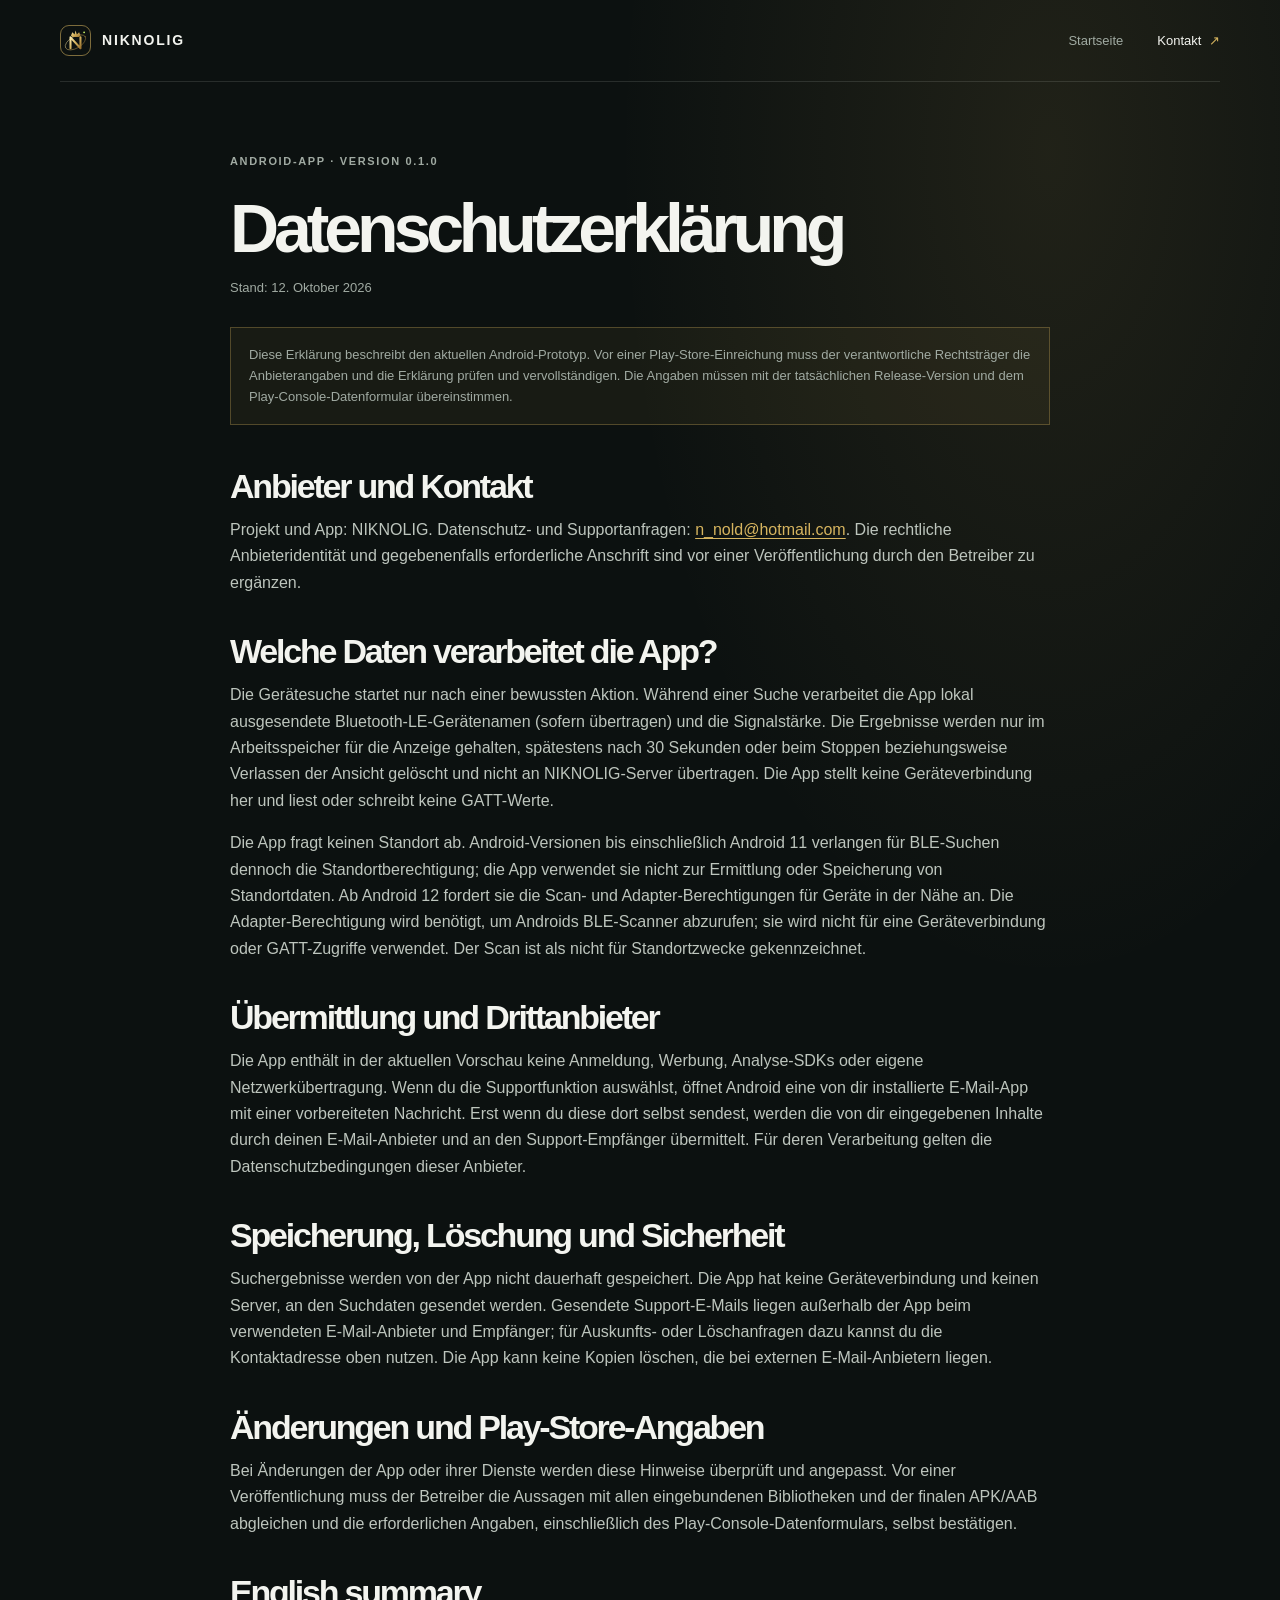
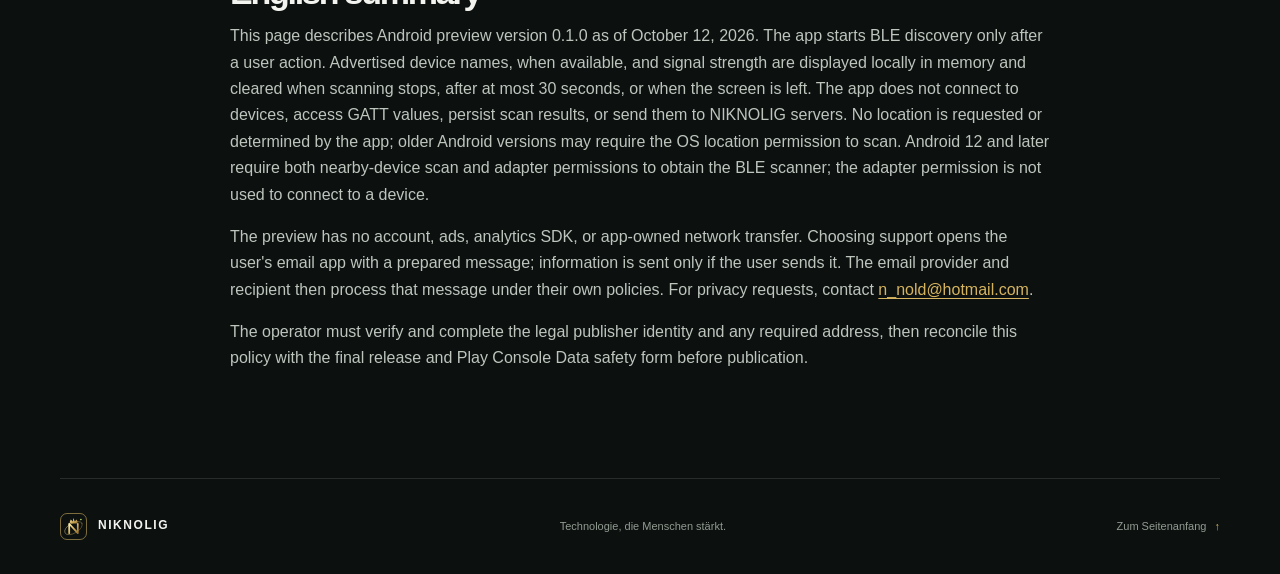
==== privacy.html @ 188f0466 "Add privacy policy and release operator checklist Co-authored-by: nikolausnold <339979236+nikolausno" ====
<!doctype html>
<html lang="de">
<head>
    <meta charset="utf-8">
    <meta name="viewport" content="width=device-width, initial-scale=1">
    <meta name="theme-color" content="#0c1110">
    <meta name="description" content="Datenschutzhinweise zur Android-Vorschau von NIKNOLIG.">
    <title>Datenschutzerklärung — NIKNOLIG</title>
    <link rel="canonical" href="https://nikolausnold.github.io/NIKNOLIG/privacy.html">
    <link rel="icon" type="image/svg+xml" href="assets/niknolig-mark.svg">
    <link rel="stylesheet" href="styles.css">
</head>
<body>
    <a class="skip-link" href="#main">Zum Inhalt springen</a>
    <header class="site-header">
        <a class="brand" href="index.html" aria-label="NIKNOLIG Startseite">
            <span class="brand-mark" aria-hidden="true"><img src="assets/niknolig-mark.svg" alt=""></span>
            <span>NIKNOLIG</span>
        </a>
        <nav aria-label="Hauptnavigation">
            <a href="index.html">Startseite</a>
            <a class="nav-contact" href="mailto:n_nold@hotmail.com">Kontakt <span aria-hidden="true">↗</span></a>
        </nav>
    </header>
    <main id="main" class="section-wrap legal-page">
        <p class="eyebrow">Android-App · Version 0.1.0</p>
        <h1>Datenschutzerklärung</h1>
        <p class="legal-updated">Stand: 12. Oktober 2026</p>
        <p class="legal-note">Diese Erklärung beschreibt den aktuellen Android-Prototyp. Vor einer Play-Store-Einreichung muss der verantwortliche Rechtsträger die Anbieterangaben und die Erklärung prüfen und vervollständigen. Die Angaben müssen mit der tatsächlichen Release-Version und dem Play-Console-Datenformular übereinstimmen.</p>

        <section class="legal-section" aria-labelledby="anbieter">
            <h2 id="anbieter">Anbieter und Kontakt</h2>
            <p>Projekt und App: NIKNOLIG. Datenschutz- und Supportanfragen: <a class="legal-contact" href="mailto:n_nold@hotmail.com">n_nold@hotmail.com</a>. Die rechtliche Anbieteridentität und gegebenenfalls erforderliche Anschrift sind vor einer Veröffentlichung durch den Betreiber zu ergänzen.</p>
        </section>

        <section class="legal-section" aria-labelledby="daten">
            <h2 id="daten">Welche Daten verarbeitet die App?</h2>
            <p>Die Gerätesuche startet nur nach einer bewussten Aktion. Während einer Suche verarbeitet die App lokal ausgesendete Bluetooth-LE-Gerätenamen (sofern übertragen) und die Signalstärke. Die Ergebnisse werden nur im Arbeitsspeicher für die Anzeige gehalten, spätestens nach 30 Sekunden oder beim Stoppen beziehungsweise Verlassen der Ansicht gelöscht und nicht an NIKNOLIG-Server übertragen. Die App stellt keine Geräteverbindung her und liest oder schreibt keine GATT-Werte.</p>
            <p>Die App fragt keinen Standort ab. Android-Versionen bis einschließlich Android 11 verlangen für BLE-Suchen dennoch die Standortberechtigung; die App verwendet sie nicht zur Ermittlung oder Speicherung von Standortdaten. Ab Android 12 fordert sie die Scan- und Adapter-Berechtigungen für Geräte in der Nähe an. Die Adapter-Berechtigung wird benötigt, um Androids BLE-Scanner abzurufen; sie wird nicht für eine Geräteverbindung oder GATT-Zugriffe verwendet. Der Scan ist als nicht für Standortzwecke gekennzeichnet.</p>
        </section>

        <section class="legal-section" aria-labelledby="uebermittlung">
            <h2 id="uebermittlung">Übermittlung und Drittanbieter</h2>
            <p>Die App enthält in der aktuellen Vorschau keine Anmeldung, Werbung, Analyse-SDKs oder eigene Netzwerkübertragung. Wenn du die Supportfunktion auswählst, öffnet Android eine von dir installierte E-Mail-App mit einer vorbereiteten Nachricht. Erst wenn du diese dort selbst sendest, werden die von dir eingegebenen Inhalte durch deinen E-Mail-Anbieter und an den Support-Empfänger übermittelt. Für deren Verarbeitung gelten die Datenschutzbedingungen dieser Anbieter.</p>
        </section>

        <section class="legal-section" aria-labelledby="speicherung">
            <h2 id="speicherung">Speicherung, Löschung und Sicherheit</h2>
            <p>Suchergebnisse werden von der App nicht dauerhaft gespeichert. Die App hat keine Geräteverbindung und keinen Server, an den Suchdaten gesendet werden. Gesendete Support-E-Mails liegen außerhalb der App beim verwendeten E-Mail-Anbieter und Empfänger; für Auskunfts- oder Löschanfragen dazu kannst du die Kontaktadresse oben nutzen. Die App kann keine Kopien löschen, die bei externen E-Mail-Anbietern liegen.</p>
        </section>

        <section class="legal-section" aria-labelledby="aenderungen">
            <h2 id="aenderungen">Änderungen und Play-Store-Angaben</h2>
            <p>Bei Änderungen der App oder ihrer Dienste werden diese Hinweise überprüft und angepasst. Vor einer Veröffentlichung muss der Betreiber die Aussagen mit allen eingebundenen Bibliotheken und der finalen APK/AAB abgleichen und die erforderlichen Angaben, einschließlich des Play-Console-Datenformulars, selbst bestätigen.</p>
        </section>

        <section class="legal-section" lang="en" aria-labelledby="privacy-en">
            <h2 id="privacy-en">English summary</h2>
            <p>This page describes Android preview version 0.1.0 as of October 12, 2026. The app starts BLE discovery only after a user action. Advertised device names, when available, and signal strength are displayed locally in memory and cleared when scanning stops, after at most 30 seconds, or when the screen is left. The app does not connect to devices, access GATT values, persist scan results, or send them to NIKNOLIG servers. No location is requested or determined by the app; older Android versions may require the OS location permission to scan. Android 12 and later require both nearby-device scan and adapter permissions to obtain the BLE scanner; the adapter permission is not used to connect to a device.</p>
            <p>The preview has no account, ads, analytics SDK, or app-owned network transfer. Choosing support opens the user's email app with a prepared message; information is sent only if the user sends it. The email provider and recipient then process that message under their own policies. For privacy requests, contact <a class="legal-contact" href="mailto:n_nold@hotmail.com">n_nold@hotmail.com</a>.</p>
            <p>The operator must verify and complete the legal publisher identity and any required address, then reconcile this policy with the final release and Play Console Data safety form before publication.</p>
        </section>
    </main>
    <footer class="site-footer">
        <a class="brand" href="index.html" aria-label="NIKNOLIG Startseite">
            <span class="brand-mark" aria-hidden="true"><img src="assets/niknolig-mark.svg" alt=""></span>
            <span>NIKNOLIG</span>
        </a>
        <p>Technologie, die Menschen stärkt.</p>
        <a class="back-top" href="#main">Zum Seitenanfang <span aria-hidden="true">↑</span></a>
    </footer>
</body>
</html>
---- styles.css ----
:root {
    color-scheme: dark;
    --background: #0c1110;
    --surface: #131a17;
    --surface-raised: #18211d;
    --text: #f3f4ef;
    --muted: #a0aaa2;
    --accent: #d6b45f;
    --accent-dark: #aa843a;
    --technical-accent: #c8f169;
    --line: rgba(235, 244, 232, 0.12);
    --content-width: 1160px;
    font-family: "DM Sans", "Segoe UI", sans-serif;
    font-synthesis: none;
    text-rendering: optimizeLegibility;
    -webkit-font-smoothing: antialiased;
    -moz-osx-font-smoothing: grayscale;
}

* {
    box-sizing: border-box;
}

html {
    scroll-behavior: smooth;
    scroll-padding-top: 88px;
}

body {
    margin: 0;
    background:
        radial-gradient(ellipse at 82% 7%, rgba(214, 180, 95, 0.1), transparent 27rem),
        var(--background);
    color: var(--text);
    font-size: 16px;
    line-height: 1.65;
}

a {
    color: inherit;
    text-decoration: none;
}

a:focus-visible {
    outline: 2px solid var(--accent);
    outline-offset: 5px;
}

.skip-link {
    position: absolute;
    z-index: 5;
    top: 10px;
    left: 10px;
    padding: 10px 14px;
    transform: translateY(-150%);
    background: var(--accent);
    color: var(--background);
}

.skip-link:focus {
    transform: translateY(0);
}

.site-header,
.site-footer {
    display: flex;
    align-items: center;
    justify-content: space-between;
    width: min(var(--content-width), calc(100% - 64px));
    margin: 0 auto;
}

.site-header {
    min-height: 82px;
    border-bottom: 1px solid var(--line);
}

.brand {
    display: inline-flex;
    align-items: center;
    gap: 11px;
    font-family: "Manrope", "Segoe UI", sans-serif;
    font-size: 14px;
    font-weight: 800;
    letter-spacing: 0.13em;
}

.brand-mark {
    display: grid;
    width: 31px;
    height: 31px;
    place-items: center;
    border: 1px solid rgba(214, 180, 95, 0.56);
    border-radius: 9px;
}

.brand-mark img {
    display: block;
    width: 100%;
    height: 100%;
}

.site-header nav {
    display: flex;
    align-items: center;
    gap: 34px;
    color: var(--muted);
    font-size: 13px;
}

.site-header nav a,
.text-link,
.back-top {
    transition: color 160ms ease;
}

.site-header nav a:hover,
.text-link:hover,
.back-top:hover {
    color: var(--accent);
}

.site-header nav .nav-contact {
    color: var(--text);
}

.nav-contact span {
    margin-left: 4px;
    color: var(--accent);
}

.section-wrap {
    width: min(var(--content-width), calc(100% - 64px));
    margin: 0 auto;
}

.hero {
    position: relative;
    display: grid;
    min-height: 635px;
    grid-template-columns: 1fr 0.9fr;
    align-items: center;
    overflow: hidden;
}

.hero-copy {
    position: relative;
    z-index: 1;
    padding: 90px 0 110px;
}

.eyebrow,
.section-kicker,
.card-number {
    color: var(--muted);
    font-size: 11px;
    font-weight: 700;
    letter-spacing: 0.15em;
    text-transform: uppercase;
}

.hero .eyebrow {
    display: flex;
    align-items: center;
    gap: 10px;
}

.status-dot {
    width: 7px;
    height: 7px;
    border-radius: 50%;
    background: var(--technical-accent);
    box-shadow: 0 0 14px rgba(200, 241, 105, 0.75);
}

h1,
h2,
h3,
p {
    margin-top: 0;
}

h1,
h2,
h3 {
    font-family: "Manrope", "Segoe UI", sans-serif;
}

h1 {
    margin: 23px 0 18px;
    font-size: clamp(52px, 6.8vw, 82px);
    font-weight: 600;
    letter-spacing: -0.075em;
    line-height: 1.03;
}

h1 span,
h2 span {
    color: var(--accent);
}

.hero-intro {
    max-width: 475px;
    color: #bdc5bd;
    font-size: 17px;
    line-height: 1.8;
}

.hero-actions {
    display: flex;
    align-items: center;
    gap: 28px;
    margin-top: 32px;
}

.button {
    display: inline-flex;
    min-height: 48px;
    align-items: center;
    justify-content: center;
    gap: 20px;
    padding: 0 20px;
    border: 1px solid transparent;
    border-radius: 4px;
    font-size: 13px;
    font-weight: 700;
    transition: background 160ms ease, border-color 160ms ease, transform 160ms ease;
}

.button:hover {
    transform: translateY(-2px);
}

.button-primary {
    background: var(--accent);
    color: #10140b;
}

.button-primary:hover {
    background: #d8ff87;
}

.button span {
    font-size: 17px;
}

.text-link {
    color: #d9ded8;
    font-size: 13px;
}

.text-link span {
    margin-left: 4px;
    color: var(--accent);
}

.hero-visual {
    position: relative;
    width: min(100%, 490px);
    aspect-ratio: 16 / 9;
    justify-self: end;
    margin-top: -5px;
}

.hero-animation {
    display: block;
    width: 100%;
    height: 100%;
    border: 1px solid rgba(214, 180, 95, 0.32);
    border-radius: 7px;
    background: #080908;
    box-shadow: 0 0 50px rgba(214, 180, 95, 0.08);
}

.hero-foot {
    position: absolute;
    right: 0;
    bottom: 28px;
    left: 0;
    display: flex;
    justify-content: space-between;
    padding-top: 17px;
    border-top: 1px solid var(--line);
    color: #89928a;
    font-size: 11px;
    letter-spacing: 0.04em;
}

.hero-foot span span {
    margin-left: 5px;
    color: var(--accent);
}

.section-block {
    padding-top: 112px;
    padding-bottom: 112px;
    border-top: 1px solid var(--line);
}

.section-kicker {
    display: flex;
    align-items: center;
    gap: 14px;
}

.section-kicker span {
    color: var(--accent);
}

.vision {
    display: grid;
    grid-template-columns: 0.8fr 1.2fr;
    gap: 40px;
}

.vision-content {
    max-width: 650px;
}

h2 {
    margin-bottom: 23px;
    font-size: clamp(38px, 5vw, 58px);
    font-weight: 600;
    letter-spacing: -0.065em;
    line-height: 1.12;
}

.vision-content > p:not(.note) {
    max-width: 610px;
    color: #b1bbb2;
    font-size: 16px;
    line-height: 1.9;
}

.note {
    display: inline-flex;
    align-items: center;
    gap: 11px;
    margin-top: 13px;
    padding: 12px 15px;
    border: 1px solid rgba(214, 180, 95, 0.2);
    border-radius: 4px;
    background: rgba(214, 180, 95, 0.045);
    color: #d4dec9;
    font-size: 12px;
}

.note span {
    color: var(--accent);
}

.principles-heading {
    display: flex;
    align-items: end;
    justify-content: space-between;
    gap: 40px;
    margin-top: 38px;
}

.principles-heading h2 {
    margin: 0;
}

.principles-heading > p {
    max-width: 300px;
    margin-bottom: 7px;
    color: var(--muted);
    font-size: 14px;
}

.principle-grid {
    display: grid;
    grid-template-columns: repeat(3, 1fr);
    gap: 14px;
    margin-top: 47px;
}

.principle-card {
    min-height: 226px;
    padding: 25px;
    border: 1px solid var(--line);
    border-radius: 5px;
    background: linear-gradient(145deg, rgba(24, 33, 29, 0.85), rgba(15, 21, 18, 0.65));
}

.card-number {
    color: #879187;
    font-size: 9px;
}

.card-icon {
    display: block;
    margin-top: 22px;
    color: var(--accent);
    font-size: 29px;
    line-height: 1;
}

.principle-card h3 {
    margin: 15px 0 7px;
    font-size: 18px;
    font-weight: 600;
    letter-spacing: -0.03em;
}

.principle-card p {
    max-width: 270px;
    margin-bottom: 0;
    color: var(--muted);
    font-size: 13px;
}

.assistant {
    padding-top: 24px;
    padding-bottom: 112px;
    border-top: 0;
}

.assistant-panel {
    position: relative;
    display: grid;
    min-height: 342px;
    grid-template-columns: 0.65fr 1fr;
    align-items: center;
    gap: 45px;
    overflow: hidden;
    padding: 48px 8%;
    border: 1px solid rgba(214, 180, 95, 0.22);
    border-radius: 7px;
    background:
        radial-gradient(ellipse at 24% 48%, rgba(177, 139, 64, 0.17), transparent 19rem),
        linear-gradient(110deg, #19221a, #111714 70%);
}

.assistant-symbol {
    position: relative;
    display: grid;
    width: 170px;
    height: 170px;
    place-items: center;
    justify-self: center;
    border: 1px solid rgba(214, 180, 95, 0.4);
    border-radius: 50%;
    color: var(--accent);
    font-size: 74px;
}

.assistant-symbol::before,
.assistant-symbol::after {
    position: absolute;
    inset: 12px;
    border: 1px solid rgba(214, 180, 95, 0.22);
    border-radius: 50%;
    content: "";
}

.assistant-symbol::after {
    inset: -14px;
    border-color: rgba(214, 180, 95, 0.14);
}

.assistant-panel .eyebrow {
    margin-bottom: 14px;
    color: var(--accent);
    font-size: 9px;
}

.assistant-panel h2 {
    margin-bottom: 13px;
    font-size: clamp(38px, 5vw, 54px);
}

.assistant-panel div > p:last-child {
    max-width: 460px;
    margin-bottom: 0;
    color: #adb7ad;
    font-size: 14px;
}

.assistant-index {
    position: absolute;
    right: 26px;
    bottom: 21px;
    color: rgba(236, 244, 230, 0.35);
    font-size: 10px;
    letter-spacing: 0.12em;
}

.contact {
    display: grid;
    grid-template-columns: 0.8fr 1.2fr;
    gap: 40px;
}

.contact-content {
    display: grid;
    grid-template-columns: 1fr 0.78fr;
    align-items: center;
    gap: 35px;
}

.contact-content .eyebrow {
    margin-bottom: 15px;
    color: var(--accent);
}

.contact-content h2 {
    font-size: clamp(38px, 4.5vw, 54px);
}

.contact-copy {
    max-width: 370px;
    margin-bottom: 23px;
    color: var(--muted);
    font-size: 14px;
}

.contact-content .button {
    gap: 12px;
    padding: 0 15px;
    font-size: 12px;
}

.email-address {
    margin: 12px 0 0;
    color: #8f9a8f;
    font-size: 12px;
}

.payment-note {
    padding: 24px;
    border: 1px solid var(--line);
    border-radius: 5px;
    background: rgba(19, 26, 23, 0.8);
}

.payment-icon {
    display: grid;
    width: 25px;
    height: 25px;
    place-items: center;
    border: 1px solid rgba(214, 180, 95, 0.45);
    border-radius: 50%;
    color: var(--accent);
    font-size: 13px;
}

.payment-note h3 {
    margin: 18px 0 7px;
    font-size: 16px;
}

.payment-note p {
    margin-bottom: 0;
    color: var(--muted);
    font-size: 12px;
}

.site-footer {
    min-height: 96px;
    border-top: 1px solid var(--line);
    color: #919b91;
    font-size: 11px;
}

.site-footer .brand {
    color: var(--text);
    font-size: 12px;
}

.site-footer .brand-mark {
    width: 27px;
    height: 27px;
    border-radius: 7px;
    font-size: 12px;
}

.site-footer p {
    margin: 0;
}

.back-top span {
    margin-left: 5px;
    color: var(--accent);
}

.footer-links {
    display: flex;
    align-items: center;
    gap: 22px;
}

.footer-links a {
    transition: color 160ms ease;
}

.footer-links a:hover {
    color: var(--accent);
}

.legal-page {
    max-width: 820px;
    min-height: 70vh;
    padding-top: 70px;
    padding-bottom: 90px;
}

.legal-page h1 {
    margin-bottom: 14px;
    font-size: clamp(42px, 7vw, 68px);
}

.legal-updated,
.legal-note {
    color: var(--muted);
    font-size: 13px;
}

.legal-note {
    margin: 28px 0 42px;
    padding: 16px 18px;
    border: 1px solid rgba(214, 180, 95, 0.3);
    background: rgba(214, 180, 95, 0.06);
}

.legal-section {
    margin-top: 36px;
}

.legal-section h2 {
    margin-bottom: 12px;
    font-size: clamp(25px, 4vw, 34px);
}

.legal-section p,
.legal-section li {
    color: #bdc5bd;
}

.legal-section ul {
    padding-left: 22px;
}

.legal-contact {
    color: var(--accent);
    text-decoration: underline;
    text-underline-offset: 3px;
}

@media (max-width: 800px) {
    .hero {
        min-height: 580px;
        grid-template-columns: 1fr 0.72fr;
    }

    .hero-visual {
        width: 350px;
        max-width: 125%;
        margin-right: -45px;
    }

    .vision,
    .contact {
        grid-template-columns: 1fr;
        gap: 35px;
    }

    .principles-heading {
        align-items: start;
        flex-direction: column;
        gap: 12px;
    }

    .principles-heading > p {
        max-width: 480px;
    }

    .contact-content {
        max-width: 700px;
    }
}

@media (max-width: 600px) {
    .site-header,
    .site-footer,
    .section-wrap {
        width: calc(100% - 40px);
    }

    .site-header {
        min-height: 70px;
    }

    .site-header nav {
        gap: 15px;
        font-size: 11px;
    }

    .site-header nav a:nth-child(2) {
        display: none;
    }

    .hero {
        min-height: 0;
        grid-template-columns: 1fr;
        padding-top: 38px;
        padding-bottom: 76px;
    }

    .hero-copy {
        padding: 25px 0 0;
    }

    h1 {
        font-size: clamp(52px, 13vw, 70px);
    }

    .hero-intro {
        max-width: 430px;
        font-size: 15px;
    }

    .hero-actions {
        flex-wrap: wrap;
        gap: 18px;
    }

    .hero-visual {
        width: min(100%, 490px);
        justify-self: center;
        margin: 4px 0 -22px;
    }

    .hero-foot {
        bottom: 18px;
        font-size: 9px;
    }

    .section-block {
        padding-top: 76px;
        padding-bottom: 76px;
    }

    .vision {
        gap: 24px;
    }

    h2 {
        font-size: clamp(38px, 10vw, 50px);
    }

    .note {
        align-items: start;
        font-size: 11px;
    }

    .principle-grid {
        grid-template-columns: 1fr;
        gap: 10px;
        margin-top: 30px;
    }

    .principle-card {
        min-height: 0;
        padding: 21px;
    }

    .card-icon {
        margin-top: 16px;
    }

    .principle-card p {
        max-width: 360px;
    }

    .assistant {
        padding-top: 0;
    }

    .assistant-panel {
        grid-template-columns: 1fr;
        gap: 28px;
        padding: 34px 25px 45px;
    }

    .assistant-symbol {
        width: 124px;
        height: 124px;
        font-size: 54px;
    }

    .assistant-panel h2 {
        font-size: 43px;
    }

    .contact-content {
        grid-template-columns: 1fr;
        gap: 26px;
    }

    .site-footer {
        min-height: 82px;
    }

    .site-footer p {
        display: none;
    }

    .footer-links {
        gap: 14px;
    }
}

@media (prefers-reduced-motion: reduce) {
    html {
        scroll-behavior: auto;
    }

    *,
    *::before,
    *::after {
        transition-duration: 0.01ms !important;
    }
}
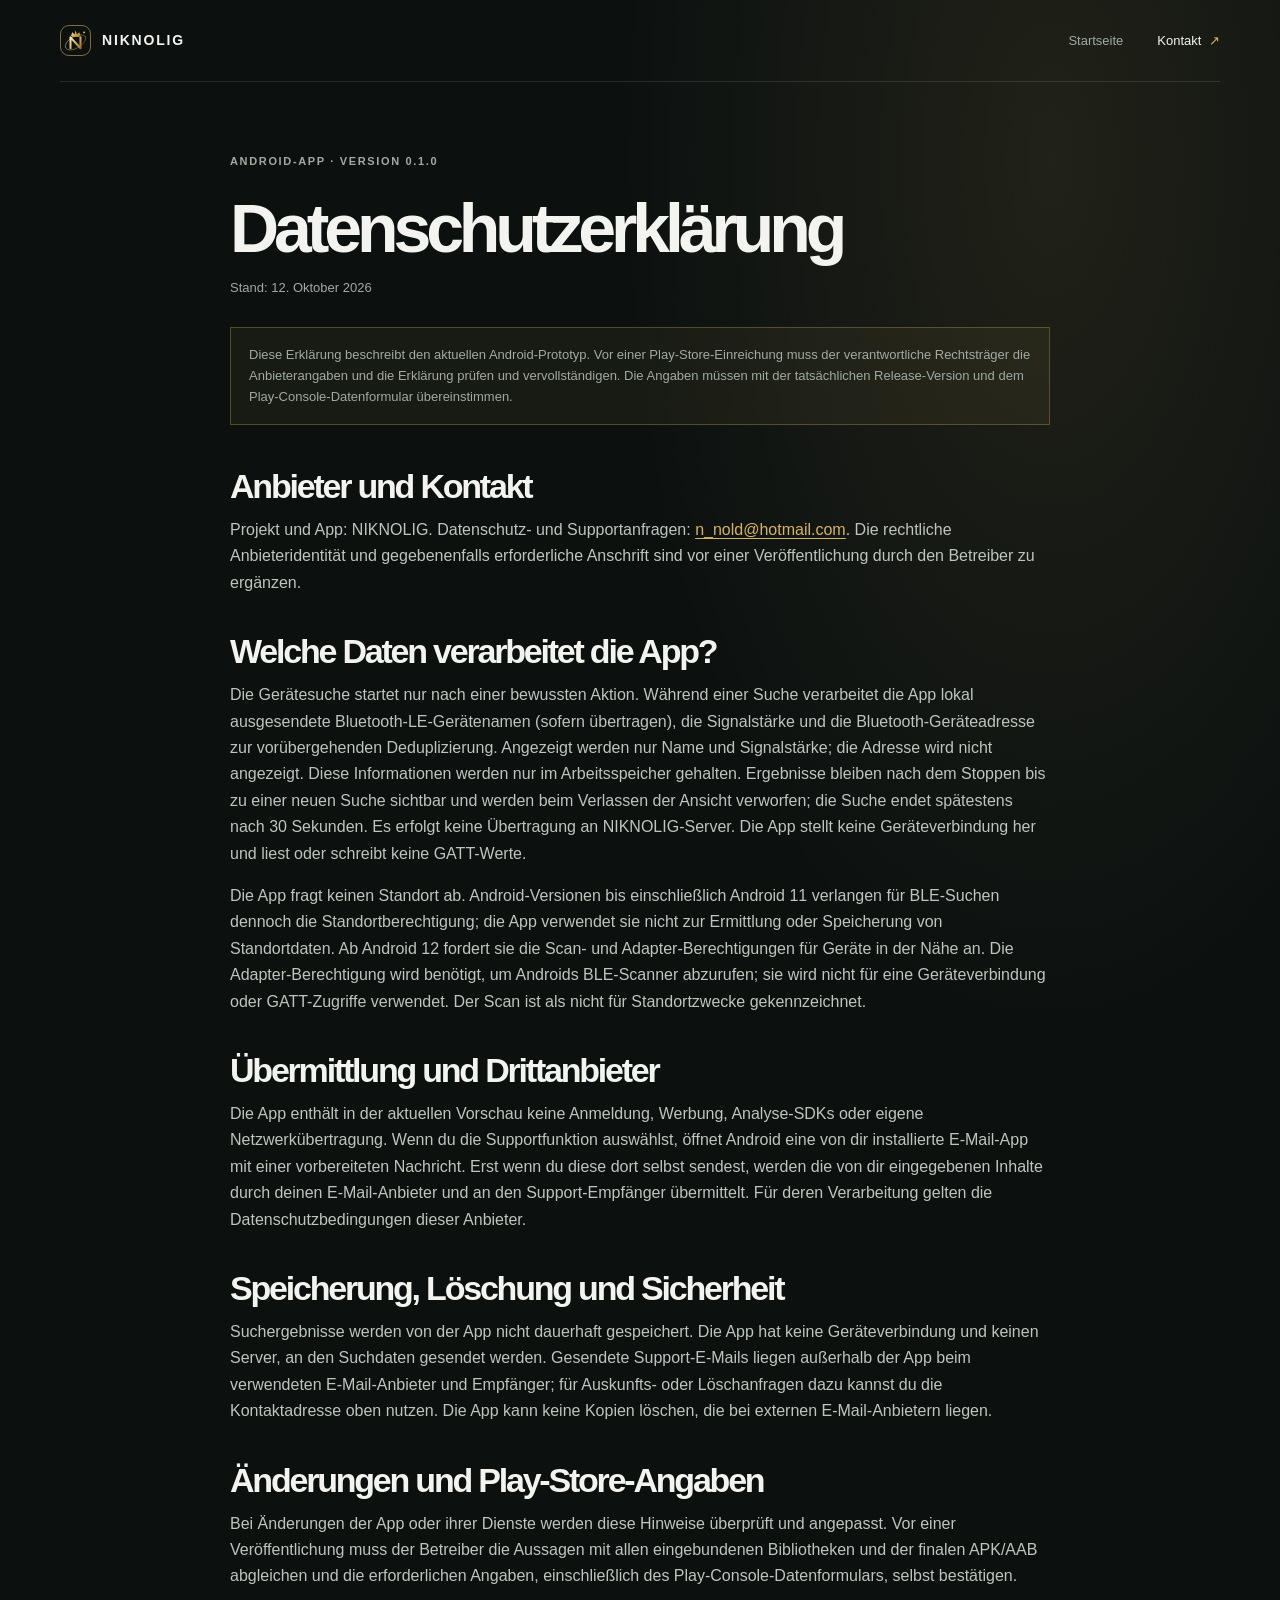
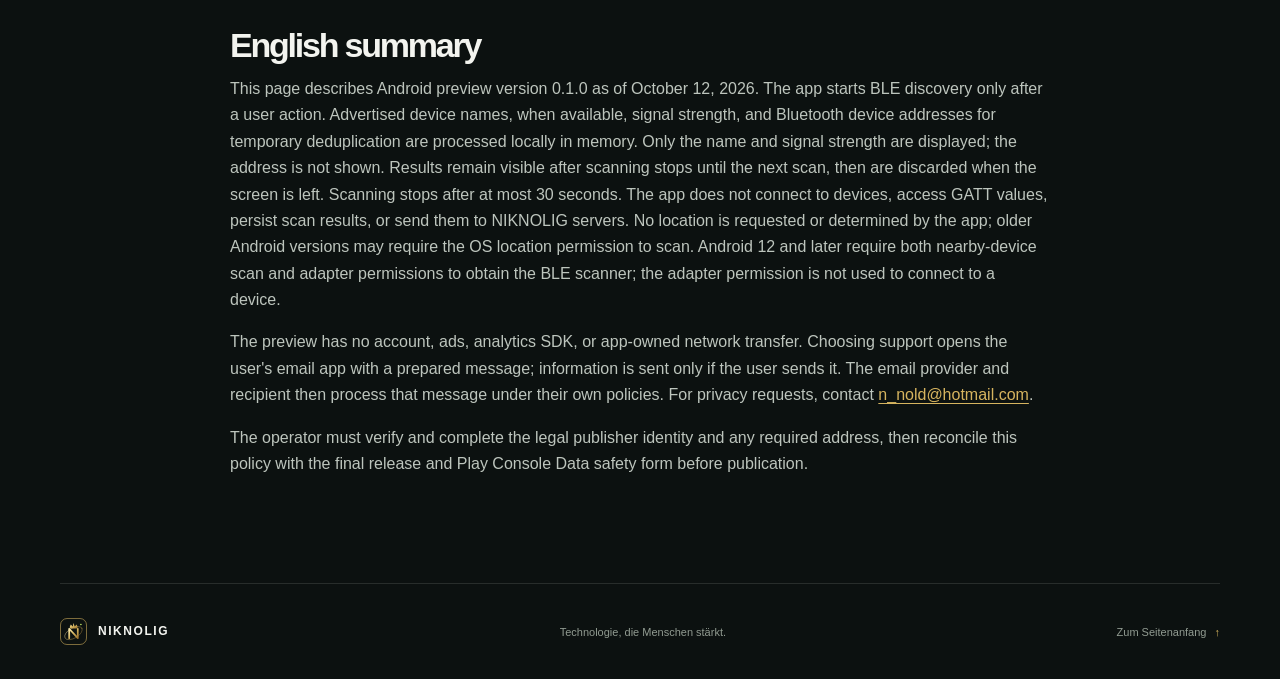
==== commit 254fa148: "Improve APK discovery use and download path Co-authored-by: nikolausnold <339979236+nikolausnold@use" ====
--- a/privacy.html
+++ b/privacy.html
@@ -35,7 +35,7 @@
 
         <section class="legal-section" aria-labelledby="daten">
             <h2 id="daten">Welche Daten verarbeitet die App?</h2>
-            <p>Die Gerätesuche startet nur nach einer bewussten Aktion. Während einer Suche verarbeitet die App lokal ausgesendete Bluetooth-LE-Gerätenamen (sofern übertragen) und die Signalstärke. Die Ergebnisse werden nur im Arbeitsspeicher für die Anzeige gehalten, spätestens nach 30 Sekunden oder beim Stoppen beziehungsweise Verlassen der Ansicht gelöscht und nicht an NIKNOLIG-Server übertragen. Die App stellt keine Geräteverbindung her und liest oder schreibt keine GATT-Werte.</p>
+            <p>Die Gerätesuche startet nur nach einer bewussten Aktion. Während einer Suche verarbeitet die App lokal ausgesendete Bluetooth-LE-Gerätenamen (sofern übertragen), die Signalstärke und die Bluetooth-Geräteadresse zur vorübergehenden Deduplizierung. Angezeigt werden nur Name und Signalstärke; die Adresse wird nicht angezeigt. Diese Informationen werden nur im Arbeitsspeicher gehalten. Ergebnisse bleiben nach dem Stoppen bis zu einer neuen Suche sichtbar und werden beim Verlassen der Ansicht verworfen; die Suche endet spätestens nach 30 Sekunden. Es erfolgt keine Übertragung an NIKNOLIG-Server. Die App stellt keine Geräteverbindung her und liest oder schreibt keine GATT-Werte.</p>
             <p>Die App fragt keinen Standort ab. Android-Versionen bis einschließlich Android 11 verlangen für BLE-Suchen dennoch die Standortberechtigung; die App verwendet sie nicht zur Ermittlung oder Speicherung von Standortdaten. Ab Android 12 fordert sie die Scan- und Adapter-Berechtigungen für Geräte in der Nähe an. Die Adapter-Berechtigung wird benötigt, um Androids BLE-Scanner abzurufen; sie wird nicht für eine Geräteverbindung oder GATT-Zugriffe verwendet. Der Scan ist als nicht für Standortzwecke gekennzeichnet.</p>
         </section>
 
@@ -56,7 +56,7 @@
 
         <section class="legal-section" lang="en" aria-labelledby="privacy-en">
             <h2 id="privacy-en">English summary</h2>
-            <p>This page describes Android preview version 0.1.0 as of October 12, 2026. The app starts BLE discovery only after a user action. Advertised device names, when available, and signal strength are displayed locally in memory and cleared when scanning stops, after at most 30 seconds, or when the screen is left. The app does not connect to devices, access GATT values, persist scan results, or send them to NIKNOLIG servers. No location is requested or determined by the app; older Android versions may require the OS location permission to scan. Android 12 and later require both nearby-device scan and adapter permissions to obtain the BLE scanner; the adapter permission is not used to connect to a device.</p>
+            <p>This page describes Android preview version 0.1.0 as of October 12, 2026. The app starts BLE discovery only after a user action. Advertised device names, when available, signal strength, and Bluetooth device addresses for temporary deduplication are processed locally in memory. Only the name and signal strength are displayed; the address is not shown. Results remain visible after scanning stops until the next scan, then are discarded when the screen is left. Scanning stops after at most 30 seconds. The app does not connect to devices, access GATT values, persist scan results, or send them to NIKNOLIG servers. No location is requested or determined by the app; older Android versions may require the OS location permission to scan. Android 12 and later require both nearby-device scan and adapter permissions to obtain the BLE scanner; the adapter permission is not used to connect to a device.</p>
             <p>The preview has no account, ads, analytics SDK, or app-owned network transfer. Choosing support opens the user's email app with a prepared message; information is sent only if the user sends it. The email provider and recipient then process that message under their own policies. For privacy requests, contact <a class="legal-contact" href="mailto:n_nold@hotmail.com">n_nold@hotmail.com</a>.</p>
             <p>The operator must verify and complete the legal publisher identity and any required address, then reconcile this policy with the final release and Play Console Data safety form before publication.</p>
         </section>
--- a/styles.css
+++ b/styles.css
@@ -209,6 +209,7 @@
 .hero-actions {
     display: flex;
     align-items: center;
+    flex-wrap: wrap;
     gap: 28px;
     margin-top: 32px;
 }
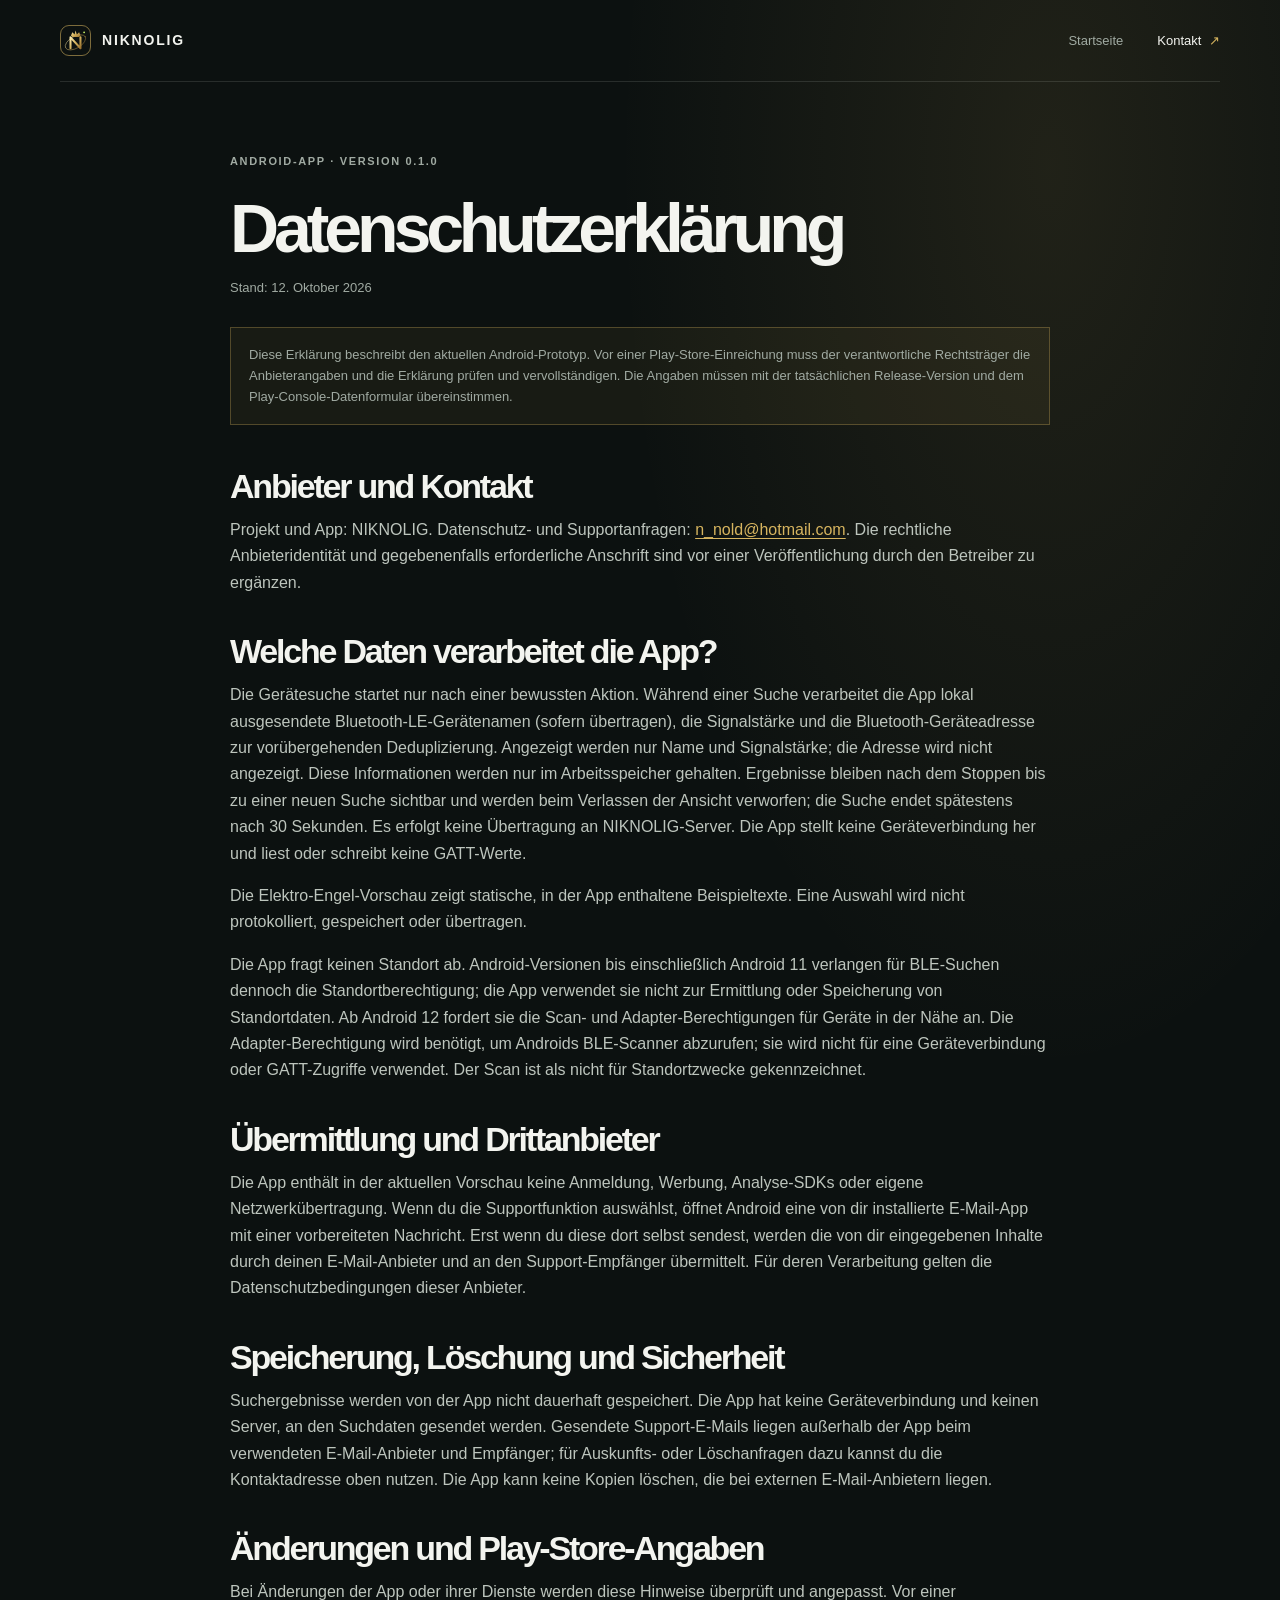
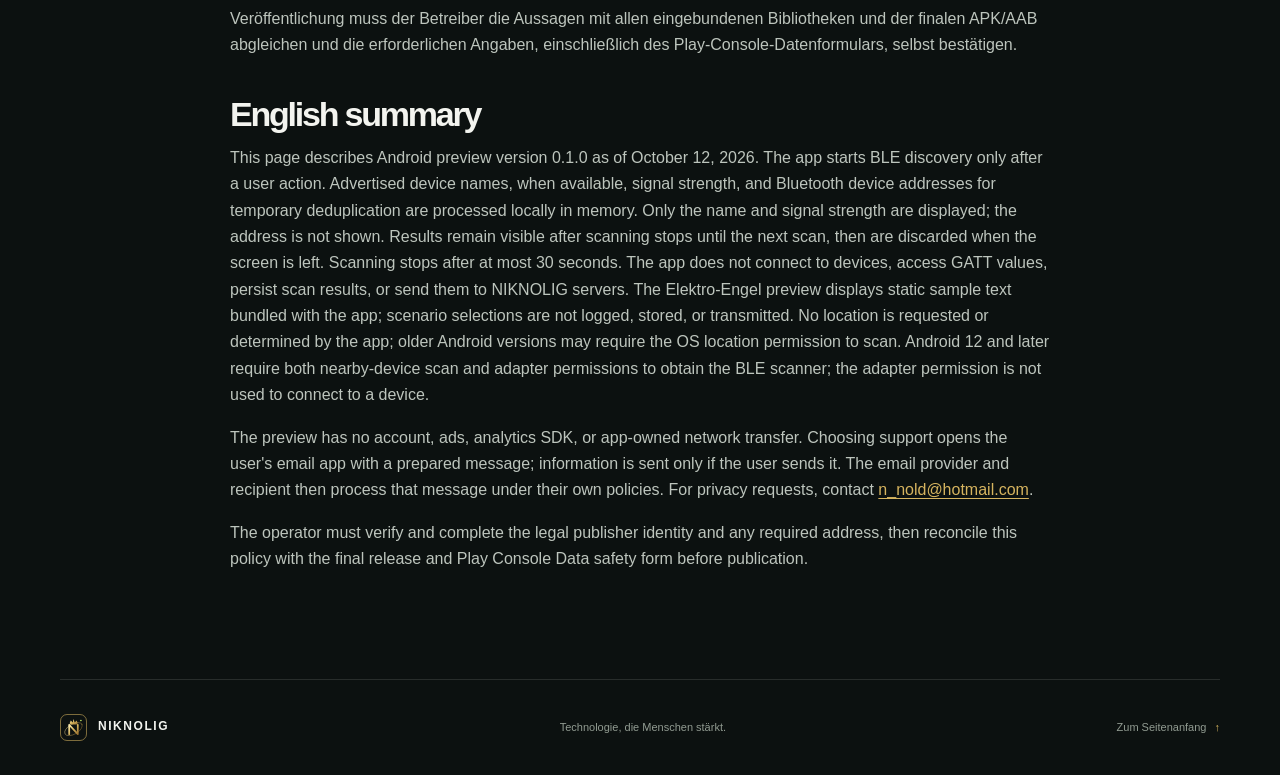
==== commit 20c6f7d4: "Clarify preview privacy behavior Co-authored-by: nikolausnold <339979236+nikolausnold@users.noreply." ====
--- a/privacy.html
+++ b/privacy.html
@@ -36,6 +36,7 @@
         <section class="legal-section" aria-labelledby="daten">
             <h2 id="daten">Welche Daten verarbeitet die App?</h2>
             <p>Die Gerätesuche startet nur nach einer bewussten Aktion. Während einer Suche verarbeitet die App lokal ausgesendete Bluetooth-LE-Gerätenamen (sofern übertragen), die Signalstärke und die Bluetooth-Geräteadresse zur vorübergehenden Deduplizierung. Angezeigt werden nur Name und Signalstärke; die Adresse wird nicht angezeigt. Diese Informationen werden nur im Arbeitsspeicher gehalten. Ergebnisse bleiben nach dem Stoppen bis zu einer neuen Suche sichtbar und werden beim Verlassen der Ansicht verworfen; die Suche endet spätestens nach 30 Sekunden. Es erfolgt keine Übertragung an NIKNOLIG-Server. Die App stellt keine Geräteverbindung her und liest oder schreibt keine GATT-Werte.</p>
+            <p>Die Elektro-Engel-Vorschau zeigt statische, in der App enthaltene Beispieltexte. Eine Auswahl wird nicht protokolliert, gespeichert oder übertragen.</p>
             <p>Die App fragt keinen Standort ab. Android-Versionen bis einschließlich Android 11 verlangen für BLE-Suchen dennoch die Standortberechtigung; die App verwendet sie nicht zur Ermittlung oder Speicherung von Standortdaten. Ab Android 12 fordert sie die Scan- und Adapter-Berechtigungen für Geräte in der Nähe an. Die Adapter-Berechtigung wird benötigt, um Androids BLE-Scanner abzurufen; sie wird nicht für eine Geräteverbindung oder GATT-Zugriffe verwendet. Der Scan ist als nicht für Standortzwecke gekennzeichnet.</p>
         </section>
 
@@ -56,7 +57,7 @@
 
         <section class="legal-section" lang="en" aria-labelledby="privacy-en">
             <h2 id="privacy-en">English summary</h2>
-            <p>This page describes Android preview version 0.1.0 as of October 12, 2026. The app starts BLE discovery only after a user action. Advertised device names, when available, signal strength, and Bluetooth device addresses for temporary deduplication are processed locally in memory. Only the name and signal strength are displayed; the address is not shown. Results remain visible after scanning stops until the next scan, then are discarded when the screen is left. Scanning stops after at most 30 seconds. The app does not connect to devices, access GATT values, persist scan results, or send them to NIKNOLIG servers. No location is requested or determined by the app; older Android versions may require the OS location permission to scan. Android 12 and later require both nearby-device scan and adapter permissions to obtain the BLE scanner; the adapter permission is not used to connect to a device.</p>
+            <p>This page describes Android preview version 0.1.0 as of October 12, 2026. The app starts BLE discovery only after a user action. Advertised device names, when available, signal strength, and Bluetooth device addresses for temporary deduplication are processed locally in memory. Only the name and signal strength are displayed; the address is not shown. Results remain visible after scanning stops until the next scan, then are discarded when the screen is left. Scanning stops after at most 30 seconds. The app does not connect to devices, access GATT values, persist scan results, or send them to NIKNOLIG servers. The Elektro-Engel preview displays static sample text bundled with the app; scenario selections are not logged, stored, or transmitted. No location is requested or determined by the app; older Android versions may require the OS location permission to scan. Android 12 and later require both nearby-device scan and adapter permissions to obtain the BLE scanner; the adapter permission is not used to connect to a device.</p>
             <p>The preview has no account, ads, analytics SDK, or app-owned network transfer. Choosing support opens the user's email app with a prepared message; information is sent only if the user sends it. The email provider and recipient then process that message under their own policies. For privacy requests, contact <a class="legal-contact" href="mailto:n_nold@hotmail.com">n_nold@hotmail.com</a>.</p>
             <p>The operator must verify and complete the legal publisher identity and any required address, then reconcile this policy with the final release and Play Console Data safety form before publication.</p>
         </section>
--- a/styles.css
+++ b/styles.css
@@ -487,6 +487,142 @@
     letter-spacing: 0.12em;
 }
 
+.assistant .section-kicker {
+    margin-bottom: 30px;
+}
+
+.capability-grid,
+.scenario-grid {
+    display: grid;
+    gap: 14px;
+}
+
+.capability-grid {
+    grid-template-columns: repeat(2, minmax(0, 1fr));
+    margin-top: 24px;
+}
+
+.capability-card,
+.scenario-card {
+    position: relative;
+    min-width: 0;
+    padding: 25px;
+    border: 1px solid var(--line);
+    border-radius: 5px;
+    background: linear-gradient(145deg, rgba(24, 33, 29, 0.85), rgba(15, 21, 18, 0.65));
+}
+
+.capability-card {
+    border-top: 2px solid var(--technical-accent);
+}
+
+.capability-future {
+    border-top-color: var(--accent);
+}
+
+.capability-card .eyebrow,
+.scenario-card .eyebrow {
+    margin-bottom: 12px;
+    font-size: 9px;
+}
+
+.capability-current .eyebrow {
+    color: var(--technical-accent);
+}
+
+.capability-future .eyebrow,
+.scenario-card .eyebrow {
+    color: var(--accent);
+}
+
+.capability-card h3,
+.scenario-card h3 {
+    margin-bottom: 10px;
+    font-size: 19px;
+    font-weight: 600;
+    letter-spacing: -0.035em;
+}
+
+.capability-card > p:not(.eyebrow),
+.scenario-card > p:not(.eyebrow) {
+    margin-bottom: 0;
+    color: var(--muted);
+    font-size: 13px;
+}
+
+.capability-card .capability-boundary {
+    margin-top: 16px;
+    padding-top: 13px;
+    border-top: 1px solid var(--line);
+    color: #d7dfd4;
+    font-size: 12px;
+}
+
+.scenario-grid {
+    grid-template-columns: repeat(4, minmax(0, 1fr));
+    margin-top: 14px;
+}
+
+.scenario-card {
+    display: flex;
+    min-height: 260px;
+    flex-direction: column;
+    align-items: flex-start;
+}
+
+.scenario-mark {
+    display: grid;
+    width: 34px;
+    height: 34px;
+    margin-bottom: 25px;
+    place-items: center;
+    border: 1px solid rgba(214, 180, 95, 0.35);
+    border-radius: 50%;
+    color: var(--accent);
+    font-size: 10px;
+}
+
+.scenario-card .eyebrow {
+    min-height: 30px;
+}
+
+.scenario-card h3 {
+    font-size: 17px;
+}
+
+.future-label {
+    margin-top: auto;
+    padding-top: 18px;
+    color: #c8f169;
+    font-size: 9px;
+    font-weight: 700;
+    letter-spacing: 0.12em;
+    text-transform: uppercase;
+}
+
+.assistant-actions {
+    display: flex;
+    align-items: center;
+    justify-content: space-between;
+    gap: 24px;
+    margin-top: 24px;
+    padding: 20px 22px;
+    border: 1px solid rgba(214, 180, 95, 0.2);
+    border-radius: 5px;
+    background: rgba(214, 180, 95, 0.045);
+}
+
+.assistant-actions p {
+    max-width: 580px;
+    margin: 0;
+    color: #d4dec9;
+    font-size: 12px;
+}
+
+.assistant-actions .button {
+    flex-shrink: 0;
+}
+
 .contact {
     display: grid;
     grid-template-columns: 0.8fr 1.2fr;
@@ -679,6 +815,10 @@
     .contact-content {
         max-width: 700px;
     }
+
+    .scenario-grid {
+        grid-template-columns: repeat(2, minmax(0, 1fr));
+    }
 }
 
 @media (max-width: 600px) {
@@ -694,10 +834,11 @@
 
     .site-header nav {
         gap: 15px;
-        font-size: 11px;
-    }
-
-    .site-header nav a:nth-child(2) {
+        font-size: 10px;
+    }
+
+    .site-header nav a:nth-child(1),
+    .site-header nav a:nth-child(3) {
         display: none;
     }
 
@@ -794,6 +935,36 @@
         font-size: 43px;
     }
 
+    .capability-grid,
+    .scenario-grid {
+        grid-template-columns: 1fr;
+        gap: 10px;
+    }
+
+    .capability-card,
+    .scenario-card {
+        min-height: 0;
+        padding: 21px;
+    }
+
+    .scenario-mark {
+        margin-bottom: 16px;
+    }
+
+    .scenario-card .eyebrow {
+        min-height: 0;
+    }
+
+    .assistant-actions {
+        align-items: flex-start;
+        flex-direction: column;
+    }
+
+    .assistant-actions .button {
+        width: 100%;
+        text-align: center;
+    }
+
     .contact-content {
         grid-template-columns: 1fr;
         gap: 26px;
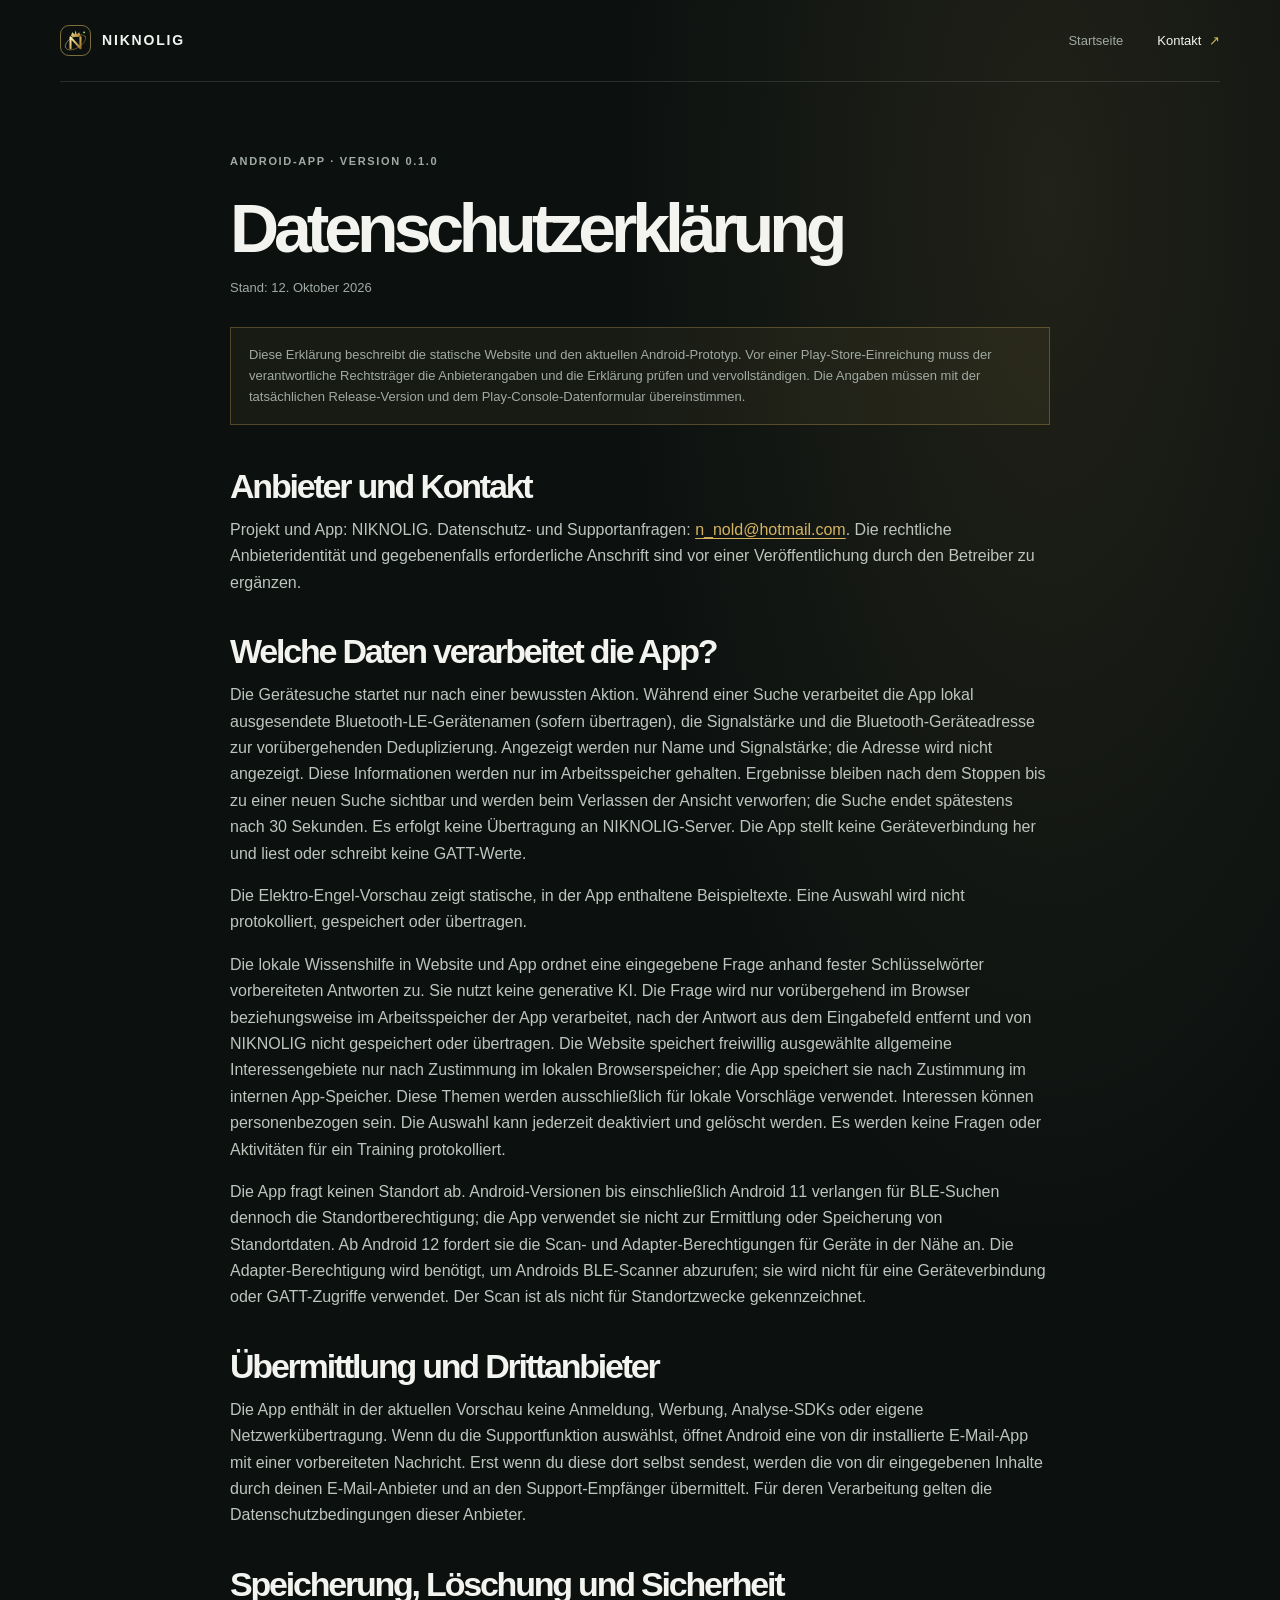
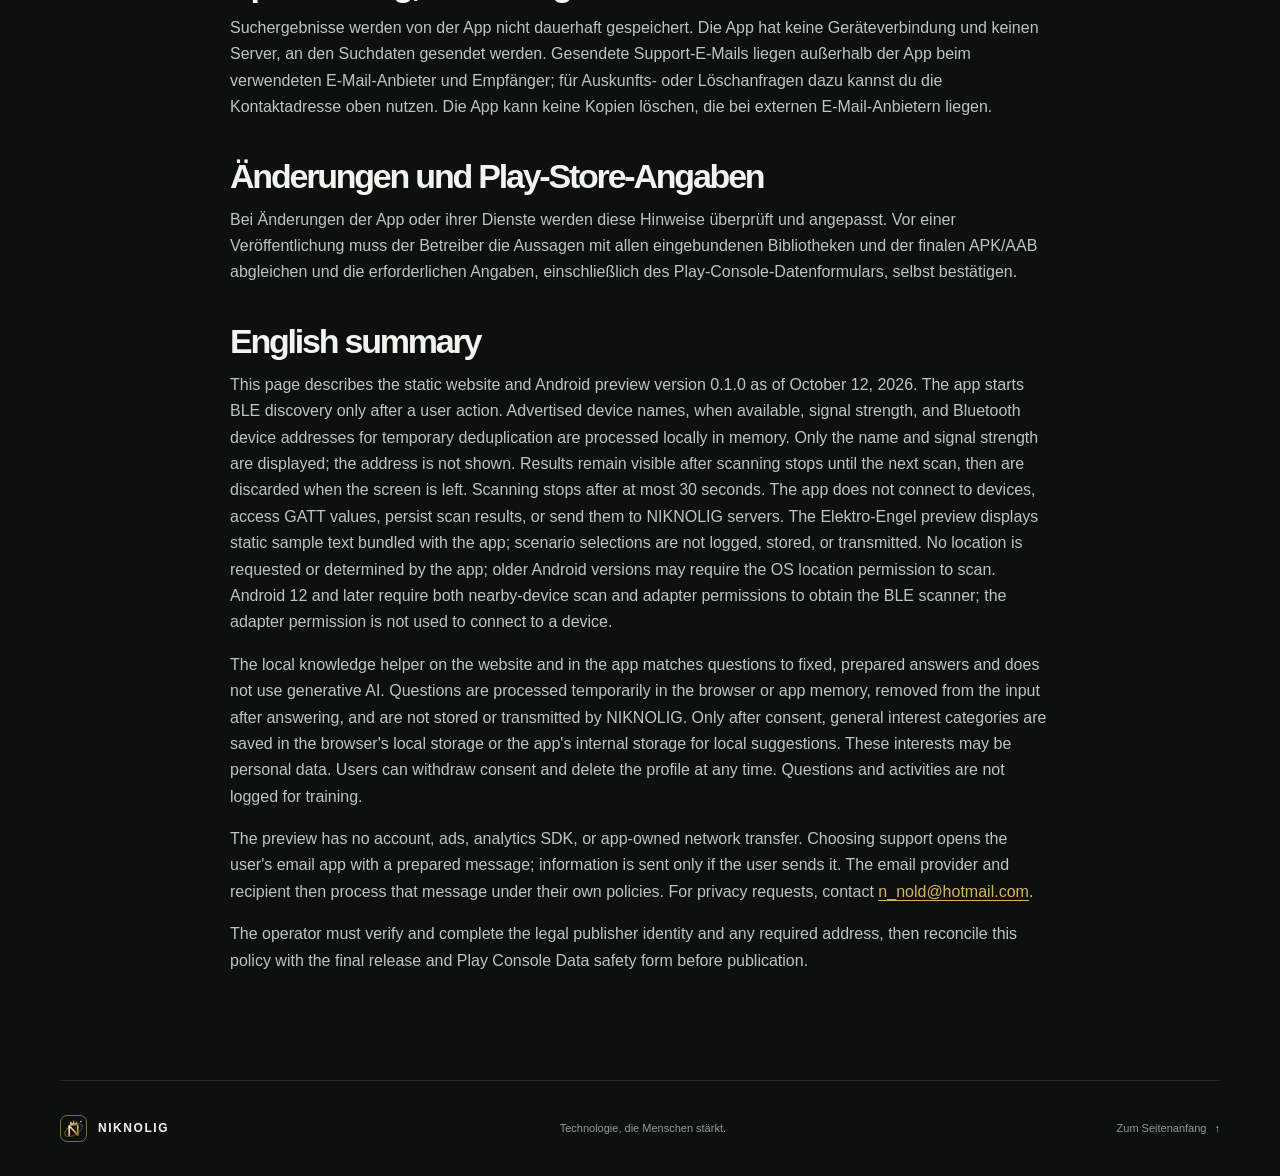
==== commit 8c1e0d1f: "Implement local support and opt-in interests Co-authored-by: nikolausnold <339979236+nikolausnold@us" ====
--- a/privacy.html
+++ b/privacy.html
@@ -4,7 +4,7 @@
     <meta charset="utf-8">
     <meta name="viewport" content="width=device-width, initial-scale=1">
     <meta name="theme-color" content="#0c1110">
-    <meta name="description" content="Datenschutzhinweise zur Android-Vorschau von NIKNOLIG.">
+    <meta name="description" content="Datenschutzhinweise zur NIKNOLIG-Website und Android-Vorschau.">
     <title>Datenschutzerklärung — NIKNOLIG</title>
     <link rel="canonical" href="https://nikolausnold.github.io/NIKNOLIG/privacy.html">
     <link rel="icon" type="image/svg+xml" href="assets/niknolig-mark.svg">
@@ -26,7 +26,7 @@
         <p class="eyebrow">Android-App · Version 0.1.0</p>
         <h1>Datenschutzerklärung</h1>
         <p class="legal-updated">Stand: 12. Oktober 2026</p>
-        <p class="legal-note">Diese Erklärung beschreibt den aktuellen Android-Prototyp. Vor einer Play-Store-Einreichung muss der verantwortliche Rechtsträger die Anbieterangaben und die Erklärung prüfen und vervollständigen. Die Angaben müssen mit der tatsächlichen Release-Version und dem Play-Console-Datenformular übereinstimmen.</p>
+        <p class="legal-note">Diese Erklärung beschreibt die statische Website und den aktuellen Android-Prototyp. Vor einer Play-Store-Einreichung muss der verantwortliche Rechtsträger die Anbieterangaben und die Erklärung prüfen und vervollständigen. Die Angaben müssen mit der tatsächlichen Release-Version und dem Play-Console-Datenformular übereinstimmen.</p>
 
         <section class="legal-section" aria-labelledby="anbieter">
             <h2 id="anbieter">Anbieter und Kontakt</h2>
@@ -37,6 +37,7 @@
             <h2 id="daten">Welche Daten verarbeitet die App?</h2>
             <p>Die Gerätesuche startet nur nach einer bewussten Aktion. Während einer Suche verarbeitet die App lokal ausgesendete Bluetooth-LE-Gerätenamen (sofern übertragen), die Signalstärke und die Bluetooth-Geräteadresse zur vorübergehenden Deduplizierung. Angezeigt werden nur Name und Signalstärke; die Adresse wird nicht angezeigt. Diese Informationen werden nur im Arbeitsspeicher gehalten. Ergebnisse bleiben nach dem Stoppen bis zu einer neuen Suche sichtbar und werden beim Verlassen der Ansicht verworfen; die Suche endet spätestens nach 30 Sekunden. Es erfolgt keine Übertragung an NIKNOLIG-Server. Die App stellt keine Geräteverbindung her und liest oder schreibt keine GATT-Werte.</p>
             <p>Die Elektro-Engel-Vorschau zeigt statische, in der App enthaltene Beispieltexte. Eine Auswahl wird nicht protokolliert, gespeichert oder übertragen.</p>
+            <p>Die lokale Wissenshilfe in Website und App ordnet eine eingegebene Frage anhand fester Schlüsselwörter vorbereiteten Antworten zu. Sie nutzt keine generative KI. Die Frage wird nur vorübergehend im Browser beziehungsweise im Arbeitsspeicher der App verarbeitet, nach der Antwort aus dem Eingabefeld entfernt und von NIKNOLIG nicht gespeichert oder übertragen. Die Website speichert freiwillig ausgewählte allgemeine Interessengebiete nur nach Zustimmung im lokalen Browserspeicher; die App speichert sie nach Zustimmung im internen App-Speicher. Diese Themen werden ausschließlich für lokale Vorschläge verwendet. Interessen können personenbezogen sein. Die Auswahl kann jederzeit deaktiviert und gelöscht werden. Es werden keine Fragen oder Aktivitäten für ein Training protokolliert.</p>
             <p>Die App fragt keinen Standort ab. Android-Versionen bis einschließlich Android 11 verlangen für BLE-Suchen dennoch die Standortberechtigung; die App verwendet sie nicht zur Ermittlung oder Speicherung von Standortdaten. Ab Android 12 fordert sie die Scan- und Adapter-Berechtigungen für Geräte in der Nähe an. Die Adapter-Berechtigung wird benötigt, um Androids BLE-Scanner abzurufen; sie wird nicht für eine Geräteverbindung oder GATT-Zugriffe verwendet. Der Scan ist als nicht für Standortzwecke gekennzeichnet.</p>
         </section>
 
@@ -57,7 +58,8 @@
 
         <section class="legal-section" lang="en" aria-labelledby="privacy-en">
             <h2 id="privacy-en">English summary</h2>
-            <p>This page describes Android preview version 0.1.0 as of October 12, 2026. The app starts BLE discovery only after a user action. Advertised device names, when available, signal strength, and Bluetooth device addresses for temporary deduplication are processed locally in memory. Only the name and signal strength are displayed; the address is not shown. Results remain visible after scanning stops until the next scan, then are discarded when the screen is left. Scanning stops after at most 30 seconds. The app does not connect to devices, access GATT values, persist scan results, or send them to NIKNOLIG servers. The Elektro-Engel preview displays static sample text bundled with the app; scenario selections are not logged, stored, or transmitted. No location is requested or determined by the app; older Android versions may require the OS location permission to scan. Android 12 and later require both nearby-device scan and adapter permissions to obtain the BLE scanner; the adapter permission is not used to connect to a device.</p>
+            <p>This page describes the static website and Android preview version 0.1.0 as of October 12, 2026. The app starts BLE discovery only after a user action. Advertised device names, when available, signal strength, and Bluetooth device addresses for temporary deduplication are processed locally in memory. Only the name and signal strength are displayed; the address is not shown. Results remain visible after scanning stops until the next scan, then are discarded when the screen is left. Scanning stops after at most 30 seconds. The app does not connect to devices, access GATT values, persist scan results, or send them to NIKNOLIG servers. The Elektro-Engel preview displays static sample text bundled with the app; scenario selections are not logged, stored, or transmitted. No location is requested or determined by the app; older Android versions may require the OS location permission to scan. Android 12 and later require both nearby-device scan and adapter permissions to obtain the BLE scanner; the adapter permission is not used to connect to a device.</p>
+            <p>The local knowledge helper on the website and in the app matches questions to fixed, prepared answers and does not use generative AI. Questions are processed temporarily in the browser or app memory, removed from the input after answering, and are not stored or transmitted by NIKNOLIG. Only after consent, general interest categories are saved in the browser's local storage or the app's internal storage for local suggestions. These interests may be personal data. Users can withdraw consent and delete the profile at any time. Questions and activities are not logged for training.</p>
             <p>The preview has no account, ads, analytics SDK, or app-owned network transfer. Choosing support opens the user's email app with a prepared message; information is sent only if the user sends it. The email provider and recipient then process that message under their own policies. For privacy requests, contact <a class="legal-contact" href="mailto:n_nold@hotmail.com">n_nold@hotmail.com</a>.</p>
             <p>The operator must verify and complete the legal publisher identity and any required address, then reconcile this policy with the final release and Play Console Data safety form before publication.</p>
         </section>
--- a/styles.css
+++ b/styles.css
@@ -623,6 +623,114 @@
     flex-shrink: 0;
 }
 
+.local-helper {
+    display: grid;
+    gap: 20px;
+    margin-top: 24px;
+    padding: 26px;
+    border: 1px solid rgba(214, 180, 95, 0.24);
+    border-radius: 5px;
+    background: var(--surface);
+}
+
+.local-helper h3 {
+    margin-bottom: 8px;
+    font-size: clamp(23px, 3vw, 30px);
+}
+
+.local-helper > div > p:last-child,
+.local-helper fieldset > p {
+    margin-bottom: 0;
+    color: var(--muted);
+    font-size: 13px;
+}
+
+.local-helper form {
+    display: grid;
+    gap: 12px;
+}
+
+.local-helper label,
+.local-helper legend {
+    font-size: 13px;
+    font-weight: 700;
+}
+
+.local-helper textarea {
+    width: 100%;
+    min-height: 90px;
+    padding: 12px;
+    border: 1px solid var(--line);
+    border-radius: 4px;
+    background: var(--background);
+    color: var(--text);
+    font: inherit;
+    resize: vertical;
+}
+
+.local-helper textarea:focus-visible,
+.local-helper input:focus-visible,
+.local-helper button:focus-visible {
+    outline: 2px solid var(--accent);
+    outline-offset: 3px;
+}
+
+.local-helper form > .button {
+    justify-self: start;
+}
+
+.local-helper-answer,
+.local-helper-status {
+    margin: 0;
+    padding: 14px;
+    border-left: 2px solid var(--accent);
+    background: var(--surface-raised);
+    color: var(--text);
+    font-size: 13px;
+}
+
+.local-helper fieldset {
+    display: grid;
+    gap: 14px;
+    margin: 0;
+    padding: 18px;
+    border: 1px solid var(--line);
+}
+
+.local-helper .consent-option,
+.interest-options label {
+    display: flex;
+    align-items: flex-start;
+    gap: 10px;
+    font-weight: 400;
+}
+
+.interest-options {
+    display: grid;
+    grid-template-columns: repeat(2, minmax(0, 1fr));
+    gap: 12px;
+}
+
+.local-helper input[type="checkbox"] {
+    flex: 0 0 auto;
+    width: 18px;
+    height: 18px;
+    margin: 2px 0 0;
+    accent-color: var(--accent);
+}
+
+.local-helper-actions {
+    display: flex;
+    flex-wrap: wrap;
+    gap: 12px;
+}
+
+.local-helper-actions .button-secondary {
+    border: 1px solid var(--line);
+    background: transparent;
+    color: var(--text);
+}
+
 .contact {
     display: grid;
     grid-template-columns: 0.8fr 1.2fr;
@@ -819,6 +927,10 @@
     .scenario-grid {
         grid-template-columns: repeat(2, minmax(0, 1fr));
     }
+
+    .local-helper {
+        padding: 20px;
+    }
 }
 
 @media (max-width: 600px) {
@@ -967,6 +1079,19 @@
 
     .contact-content {
         grid-template-columns: 1fr;
+    }
+
+    .interest-options {
+        grid-template-columns: 1fr;
+    }
+
+    .local-helper-actions {
+        align-items: stretch;
+        flex-direction: column;
+    }
+
+    .local-helper-actions .button {
+        width: 100%;
         gap: 26px;
     }
 
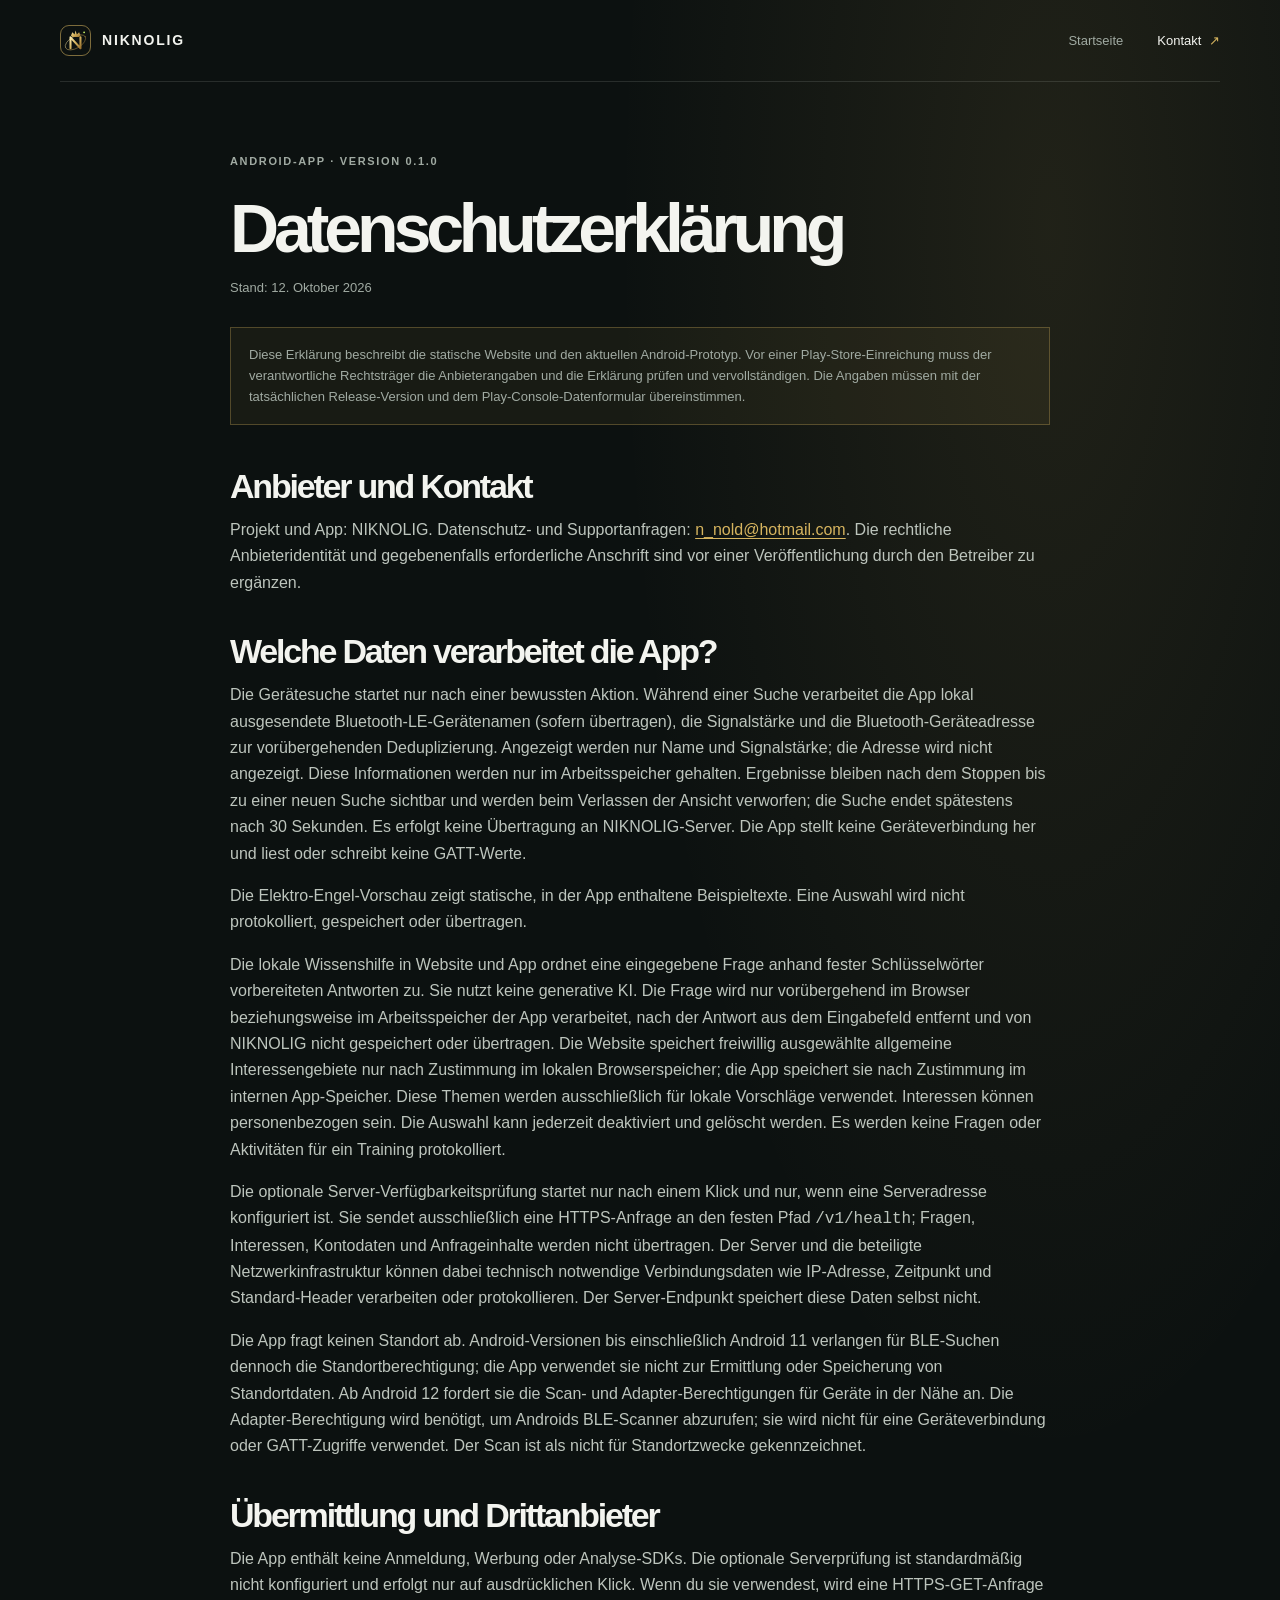
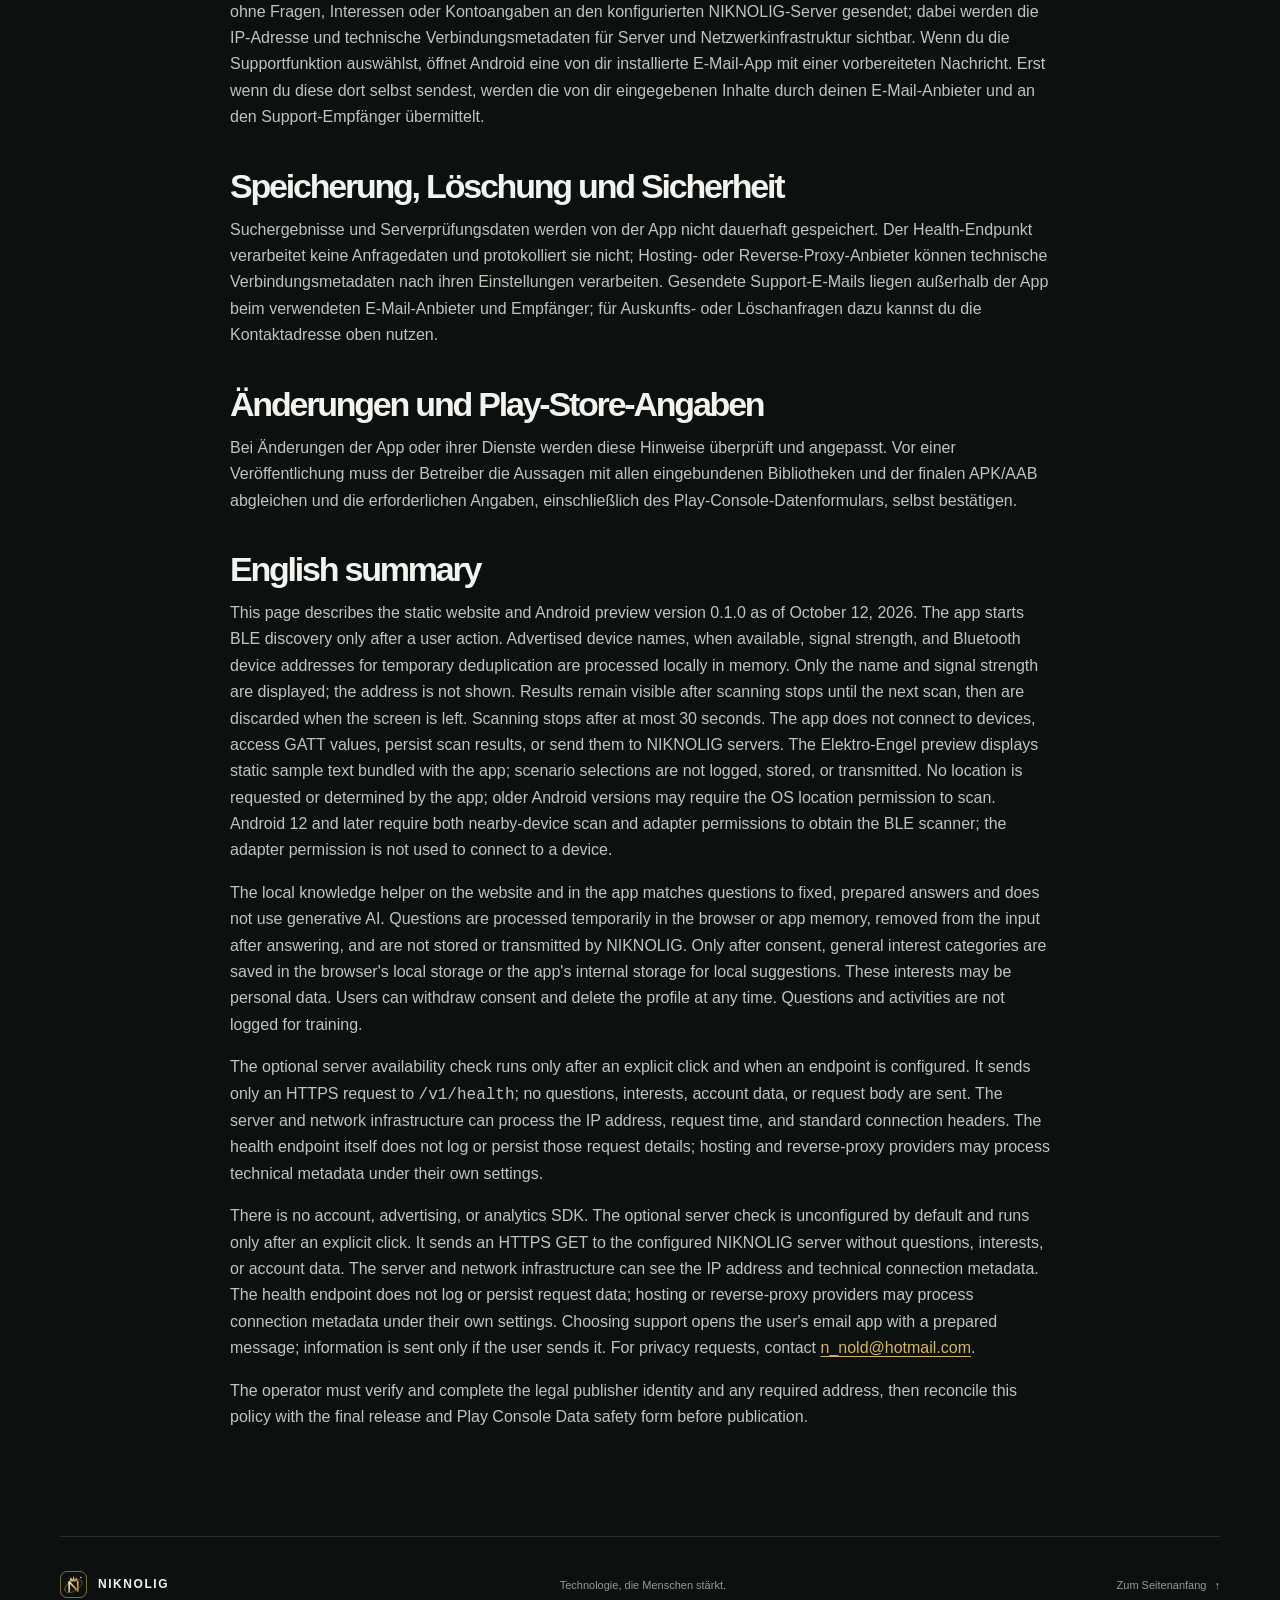
==== commit f85de657: "Build HTTPS health check scaffold Co-authored-by: nikolausnold <339979236+nikolausnold@users.noreply" ====
--- a/privacy.html
+++ b/privacy.html
@@ -38,17 +38,18 @@
             <p>Die Gerätesuche startet nur nach einer bewussten Aktion. Während einer Suche verarbeitet die App lokal ausgesendete Bluetooth-LE-Gerätenamen (sofern übertragen), die Signalstärke und die Bluetooth-Geräteadresse zur vorübergehenden Deduplizierung. Angezeigt werden nur Name und Signalstärke; die Adresse wird nicht angezeigt. Diese Informationen werden nur im Arbeitsspeicher gehalten. Ergebnisse bleiben nach dem Stoppen bis zu einer neuen Suche sichtbar und werden beim Verlassen der Ansicht verworfen; die Suche endet spätestens nach 30 Sekunden. Es erfolgt keine Übertragung an NIKNOLIG-Server. Die App stellt keine Geräteverbindung her und liest oder schreibt keine GATT-Werte.</p>
             <p>Die Elektro-Engel-Vorschau zeigt statische, in der App enthaltene Beispieltexte. Eine Auswahl wird nicht protokolliert, gespeichert oder übertragen.</p>
             <p>Die lokale Wissenshilfe in Website und App ordnet eine eingegebene Frage anhand fester Schlüsselwörter vorbereiteten Antworten zu. Sie nutzt keine generative KI. Die Frage wird nur vorübergehend im Browser beziehungsweise im Arbeitsspeicher der App verarbeitet, nach der Antwort aus dem Eingabefeld entfernt und von NIKNOLIG nicht gespeichert oder übertragen. Die Website speichert freiwillig ausgewählte allgemeine Interessengebiete nur nach Zustimmung im lokalen Browserspeicher; die App speichert sie nach Zustimmung im internen App-Speicher. Diese Themen werden ausschließlich für lokale Vorschläge verwendet. Interessen können personenbezogen sein. Die Auswahl kann jederzeit deaktiviert und gelöscht werden. Es werden keine Fragen oder Aktivitäten für ein Training protokolliert.</p>
+            <p>Die optionale Server-Verfügbarkeitsprüfung startet nur nach einem Klick und nur, wenn eine Serveradresse konfiguriert ist. Sie sendet ausschließlich eine HTTPS-Anfrage an den festen Pfad <code>/v1/health</code>; Fragen, Interessen, Kontodaten und Anfrageinhalte werden nicht übertragen. Der Server und die beteiligte Netzwerkinfrastruktur können dabei technisch notwendige Verbindungsdaten wie IP-Adresse, Zeitpunkt und Standard-Header verarbeiten oder protokollieren. Der Server-Endpunkt speichert diese Daten selbst nicht.</p>
             <p>Die App fragt keinen Standort ab. Android-Versionen bis einschließlich Android 11 verlangen für BLE-Suchen dennoch die Standortberechtigung; die App verwendet sie nicht zur Ermittlung oder Speicherung von Standortdaten. Ab Android 12 fordert sie die Scan- und Adapter-Berechtigungen für Geräte in der Nähe an. Die Adapter-Berechtigung wird benötigt, um Androids BLE-Scanner abzurufen; sie wird nicht für eine Geräteverbindung oder GATT-Zugriffe verwendet. Der Scan ist als nicht für Standortzwecke gekennzeichnet.</p>
         </section>
 
         <section class="legal-section" aria-labelledby="uebermittlung">
             <h2 id="uebermittlung">Übermittlung und Drittanbieter</h2>
-            <p>Die App enthält in der aktuellen Vorschau keine Anmeldung, Werbung, Analyse-SDKs oder eigene Netzwerkübertragung. Wenn du die Supportfunktion auswählst, öffnet Android eine von dir installierte E-Mail-App mit einer vorbereiteten Nachricht. Erst wenn du diese dort selbst sendest, werden die von dir eingegebenen Inhalte durch deinen E-Mail-Anbieter und an den Support-Empfänger übermittelt. Für deren Verarbeitung gelten die Datenschutzbedingungen dieser Anbieter.</p>
+            <p>Die App enthält keine Anmeldung, Werbung oder Analyse-SDKs. Die optionale Serverprüfung ist standardmäßig nicht konfiguriert und erfolgt nur auf ausdrücklichen Klick. Wenn du sie verwendest, wird eine HTTPS-GET-Anfrage ohne Fragen, Interessen oder Kontoangaben an den konfigurierten NIKNOLIG-Server gesendet; dabei werden die IP-Adresse und technische Verbindungsmetadaten für Server und Netzwerkinfrastruktur sichtbar. Wenn du die Supportfunktion auswählst, öffnet Android eine von dir installierte E-Mail-App mit einer vorbereiteten Nachricht. Erst wenn du diese dort selbst sendest, werden die von dir eingegebenen Inhalte durch deinen E-Mail-Anbieter und an den Support-Empfänger übermittelt.</p>
         </section>
 
         <section class="legal-section" aria-labelledby="speicherung">
             <h2 id="speicherung">Speicherung, Löschung und Sicherheit</h2>
-            <p>Suchergebnisse werden von der App nicht dauerhaft gespeichert. Die App hat keine Geräteverbindung und keinen Server, an den Suchdaten gesendet werden. Gesendete Support-E-Mails liegen außerhalb der App beim verwendeten E-Mail-Anbieter und Empfänger; für Auskunfts- oder Löschanfragen dazu kannst du die Kontaktadresse oben nutzen. Die App kann keine Kopien löschen, die bei externen E-Mail-Anbietern liegen.</p>
+            <p>Suchergebnisse und Serverprüfungsdaten werden von der App nicht dauerhaft gespeichert. Der Health-Endpunkt verarbeitet keine Anfragedaten und protokolliert sie nicht; Hosting- oder Reverse-Proxy-Anbieter können technische Verbindungsmetadaten nach ihren Einstellungen verarbeiten. Gesendete Support-E-Mails liegen außerhalb der App beim verwendeten E-Mail-Anbieter und Empfänger; für Auskunfts- oder Löschanfragen dazu kannst du die Kontaktadresse oben nutzen.</p>
         </section>
 
         <section class="legal-section" aria-labelledby="aenderungen">
@@ -60,7 +61,8 @@
             <h2 id="privacy-en">English summary</h2>
             <p>This page describes the static website and Android preview version 0.1.0 as of October 12, 2026. The app starts BLE discovery only after a user action. Advertised device names, when available, signal strength, and Bluetooth device addresses for temporary deduplication are processed locally in memory. Only the name and signal strength are displayed; the address is not shown. Results remain visible after scanning stops until the next scan, then are discarded when the screen is left. Scanning stops after at most 30 seconds. The app does not connect to devices, access GATT values, persist scan results, or send them to NIKNOLIG servers. The Elektro-Engel preview displays static sample text bundled with the app; scenario selections are not logged, stored, or transmitted. No location is requested or determined by the app; older Android versions may require the OS location permission to scan. Android 12 and later require both nearby-device scan and adapter permissions to obtain the BLE scanner; the adapter permission is not used to connect to a device.</p>
             <p>The local knowledge helper on the website and in the app matches questions to fixed, prepared answers and does not use generative AI. Questions are processed temporarily in the browser or app memory, removed from the input after answering, and are not stored or transmitted by NIKNOLIG. Only after consent, general interest categories are saved in the browser's local storage or the app's internal storage for local suggestions. These interests may be personal data. Users can withdraw consent and delete the profile at any time. Questions and activities are not logged for training.</p>
-            <p>The preview has no account, ads, analytics SDK, or app-owned network transfer. Choosing support opens the user's email app with a prepared message; information is sent only if the user sends it. The email provider and recipient then process that message under their own policies. For privacy requests, contact <a class="legal-contact" href="mailto:n_nold@hotmail.com">n_nold@hotmail.com</a>.</p>
+            <p>The optional server availability check runs only after an explicit click and when an endpoint is configured. It sends only an HTTPS request to <code>/v1/health</code>; no questions, interests, account data, or request body are sent. The server and network infrastructure can process the IP address, request time, and standard connection headers. The health endpoint itself does not log or persist those request details; hosting and reverse-proxy providers may process technical metadata under their own settings.</p>
+            <p>There is no account, advertising, or analytics SDK. The optional server check is unconfigured by default and runs only after an explicit click. It sends an HTTPS GET to the configured NIKNOLIG server without questions, interests, or account data. The server and network infrastructure can see the IP address and technical connection metadata. The health endpoint does not log or persist request data; hosting or reverse-proxy providers may process connection metadata under their own settings. Choosing support opens the user's email app with a prepared message; information is sent only if the user sends it. For privacy requests, contact <a class="legal-contact" href="mailto:n_nold@hotmail.com">n_nold@hotmail.com</a>.</p>
             <p>The operator must verify and complete the legal publisher identity and any required address, then reconcile this policy with the final release and Play Console Data safety form before publication.</p>
         </section>
     </main>
--- a/styles.css
+++ b/styles.css
@@ -731,6 +731,36 @@
     color: var(--text);
 }
 
+.local-helper .button-secondary {
+    border: 1px solid var(--line);
+    background: transparent;
+    color: var(--text);
+    cursor: pointer;
+    font: inherit;
+}
+
+.api-connection {
+    display: grid;
+    gap: 12px;
+    padding: 18px;
+    border: 1px solid var(--line);
+}
+
+.api-connection p {
+    margin: 0;
+    color: var(--muted);
+    font-size: 12px;
+}
+
+.api-connection .button {
+    justify-self: start;
+}
+
+.api-connection button:disabled {
+    cursor: wait;
+    opacity: 0.65;
+}
+
 .contact {
     display: grid;
     grid-template-columns: 0.8fr 1.2fr;
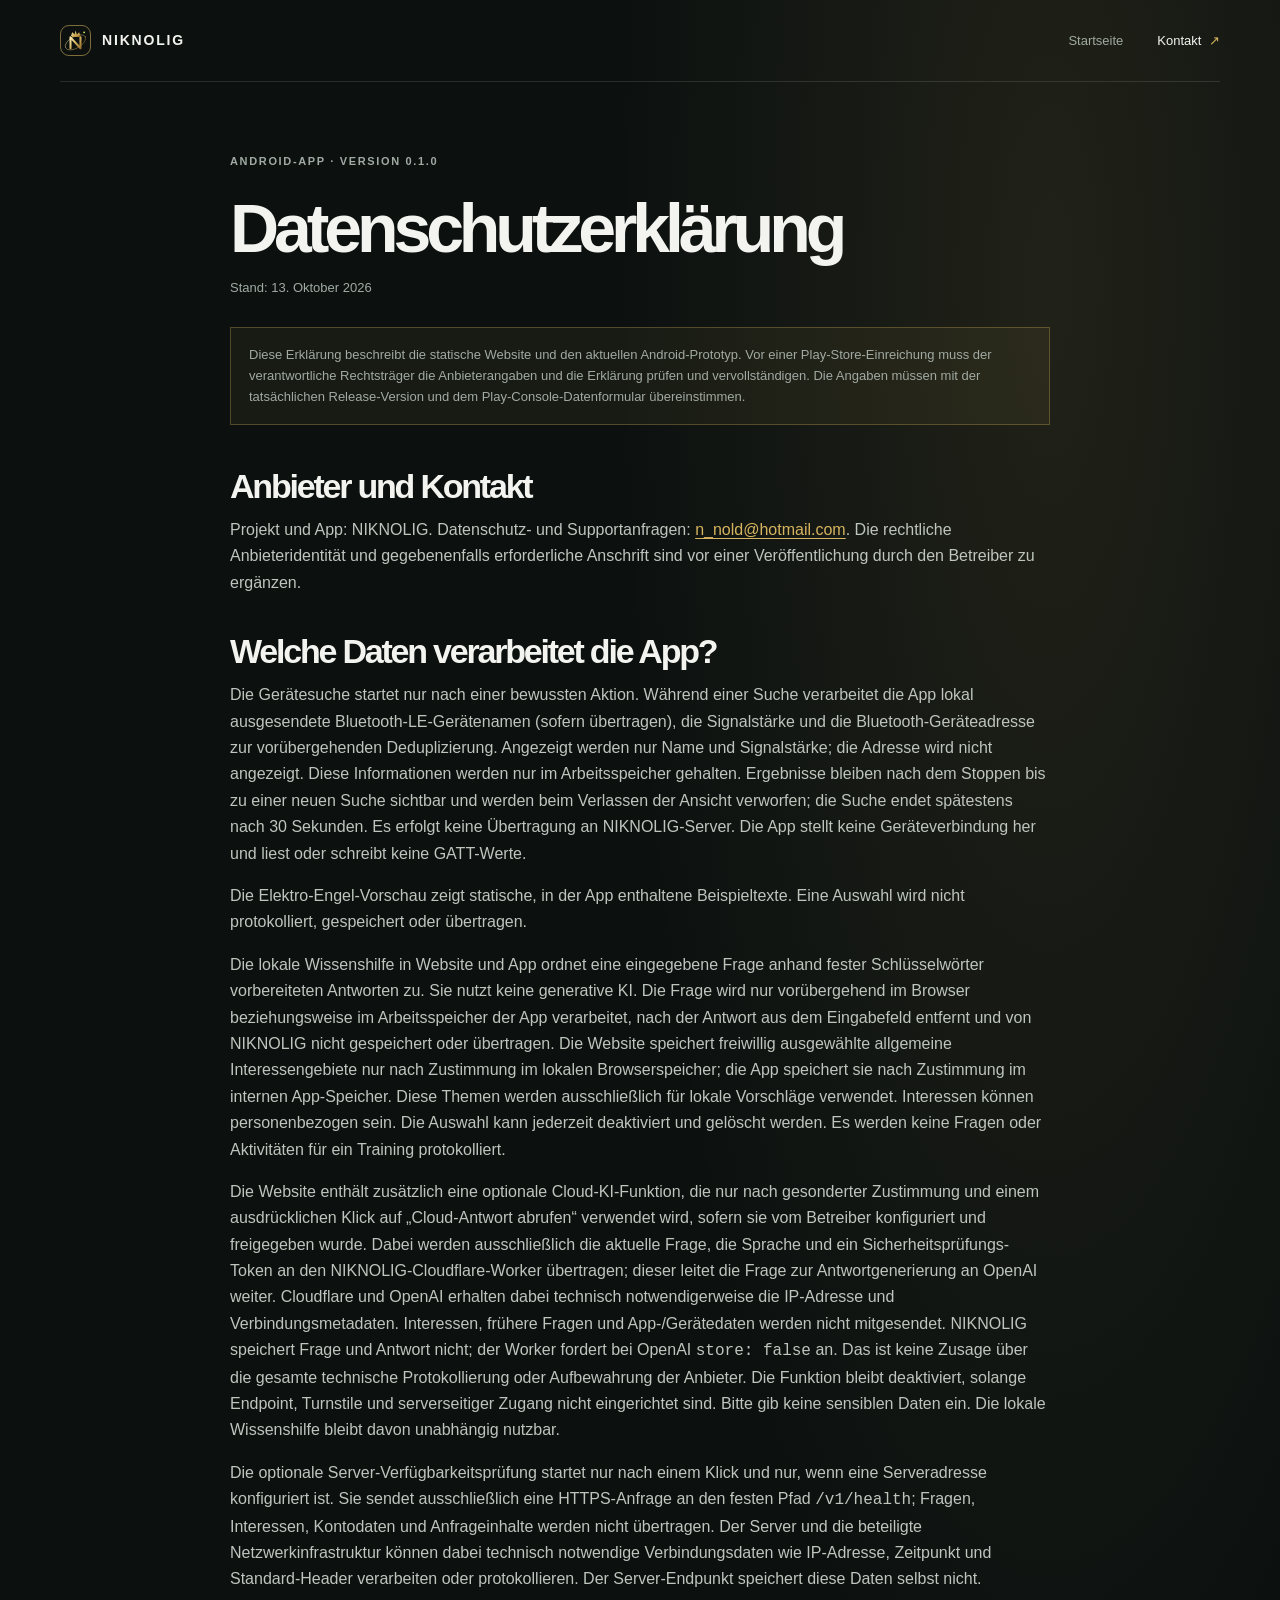
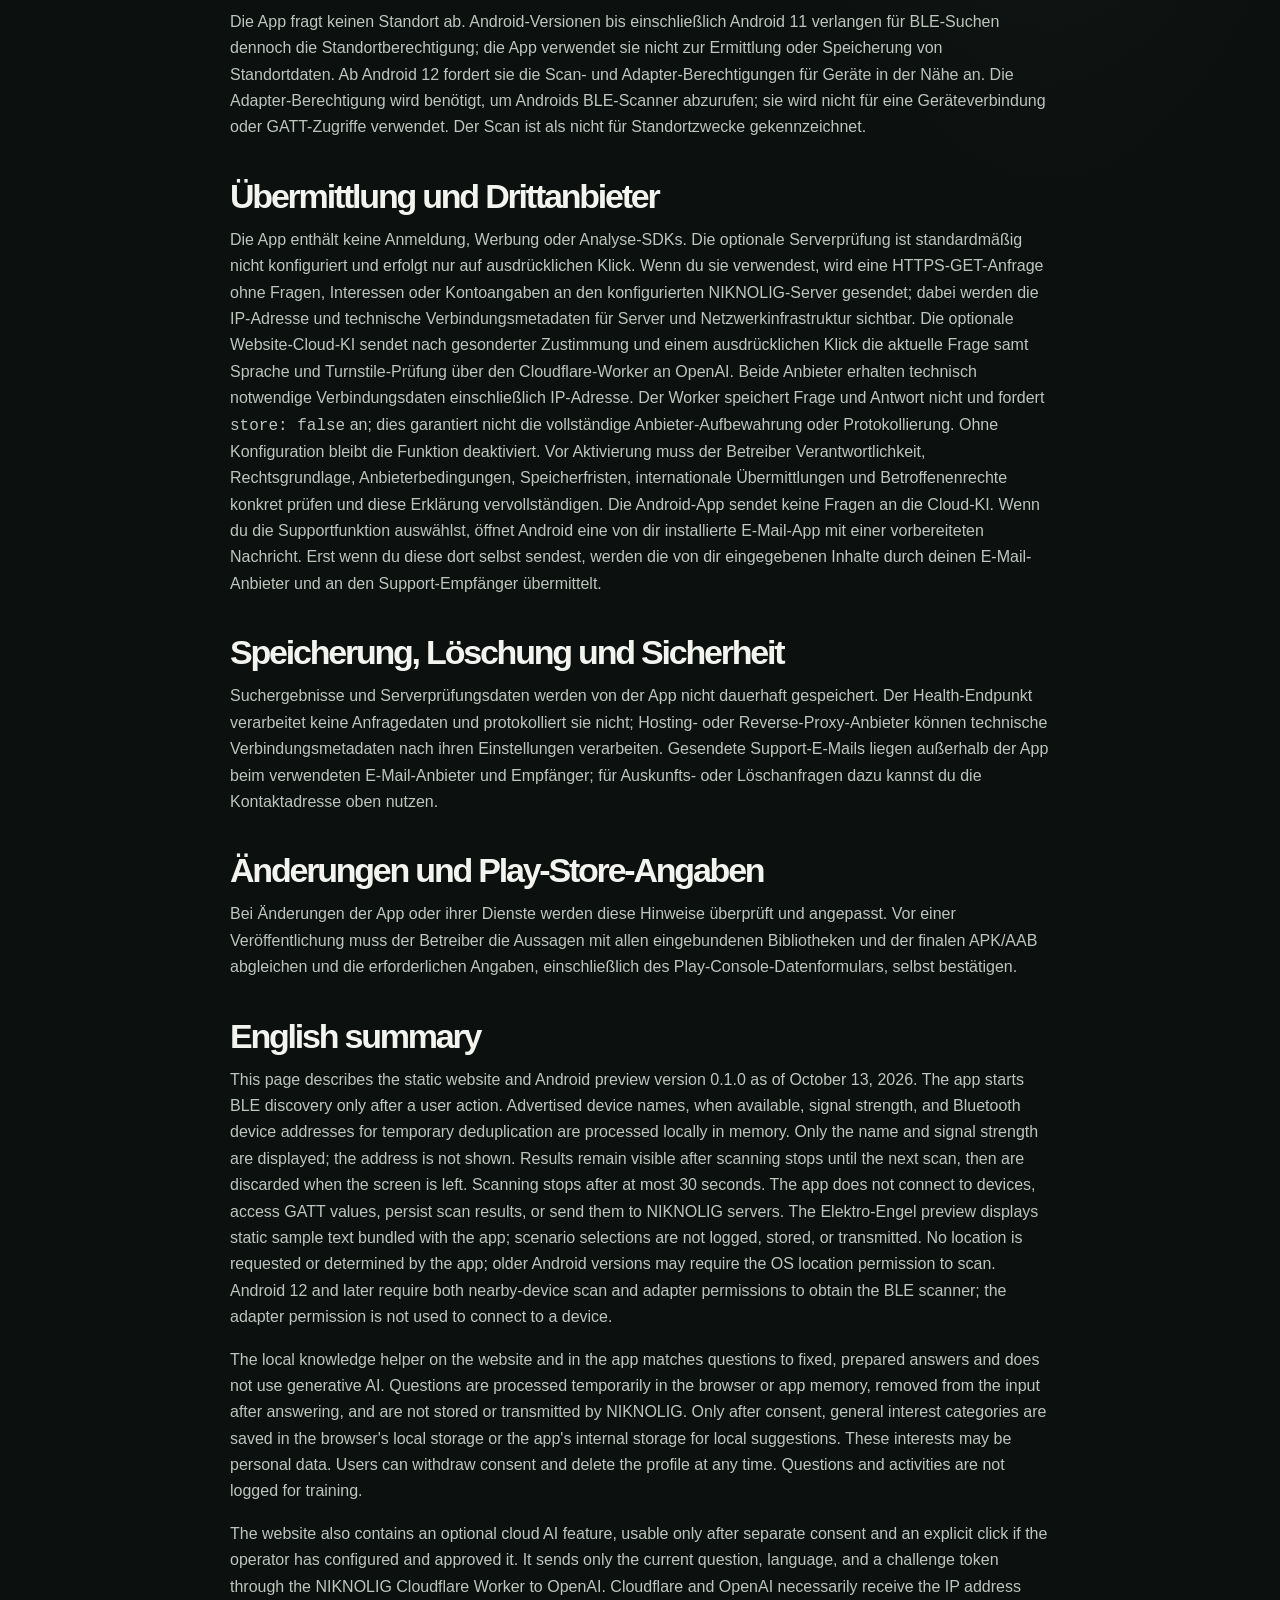
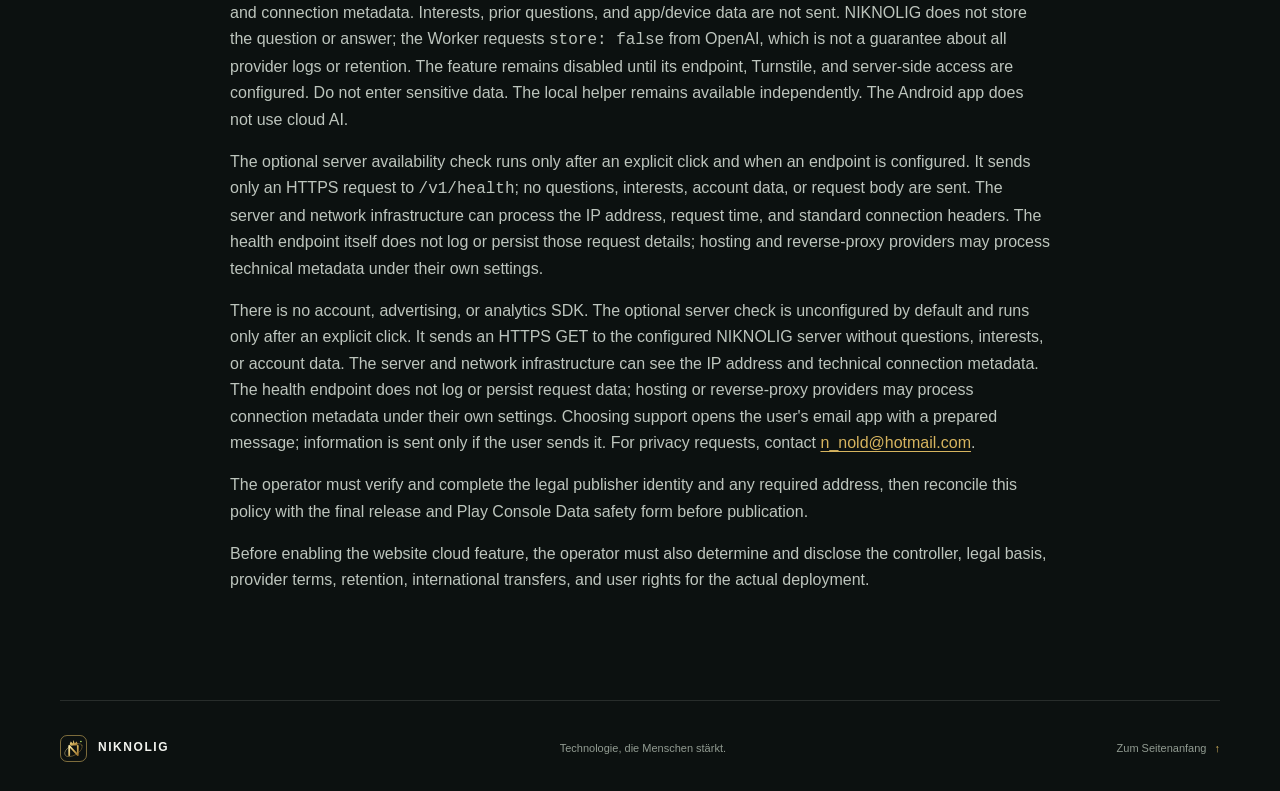
==== commit ae83bd14: "Implement consent-gated website OpenAI requests Co-authored-by: nikolausnold <339979236+nikolausnold" ====
--- a/privacy.html
+++ b/privacy.html
@@ -25,7 +25,7 @@
     <main id="main" class="section-wrap legal-page">
         <p class="eyebrow">Android-App · Version 0.1.0</p>
         <h1>Datenschutzerklärung</h1>
-        <p class="legal-updated">Stand: 12. Oktober 2026</p>
+        <p class="legal-updated">Stand: 13. Oktober 2026</p>
         <p class="legal-note">Diese Erklärung beschreibt die statische Website und den aktuellen Android-Prototyp. Vor einer Play-Store-Einreichung muss der verantwortliche Rechtsträger die Anbieterangaben und die Erklärung prüfen und vervollständigen. Die Angaben müssen mit der tatsächlichen Release-Version und dem Play-Console-Datenformular übereinstimmen.</p>
 
         <section class="legal-section" aria-labelledby="anbieter">
@@ -38,13 +38,14 @@
             <p>Die Gerätesuche startet nur nach einer bewussten Aktion. Während einer Suche verarbeitet die App lokal ausgesendete Bluetooth-LE-Gerätenamen (sofern übertragen), die Signalstärke und die Bluetooth-Geräteadresse zur vorübergehenden Deduplizierung. Angezeigt werden nur Name und Signalstärke; die Adresse wird nicht angezeigt. Diese Informationen werden nur im Arbeitsspeicher gehalten. Ergebnisse bleiben nach dem Stoppen bis zu einer neuen Suche sichtbar und werden beim Verlassen der Ansicht verworfen; die Suche endet spätestens nach 30 Sekunden. Es erfolgt keine Übertragung an NIKNOLIG-Server. Die App stellt keine Geräteverbindung her und liest oder schreibt keine GATT-Werte.</p>
             <p>Die Elektro-Engel-Vorschau zeigt statische, in der App enthaltene Beispieltexte. Eine Auswahl wird nicht protokolliert, gespeichert oder übertragen.</p>
             <p>Die lokale Wissenshilfe in Website und App ordnet eine eingegebene Frage anhand fester Schlüsselwörter vorbereiteten Antworten zu. Sie nutzt keine generative KI. Die Frage wird nur vorübergehend im Browser beziehungsweise im Arbeitsspeicher der App verarbeitet, nach der Antwort aus dem Eingabefeld entfernt und von NIKNOLIG nicht gespeichert oder übertragen. Die Website speichert freiwillig ausgewählte allgemeine Interessengebiete nur nach Zustimmung im lokalen Browserspeicher; die App speichert sie nach Zustimmung im internen App-Speicher. Diese Themen werden ausschließlich für lokale Vorschläge verwendet. Interessen können personenbezogen sein. Die Auswahl kann jederzeit deaktiviert und gelöscht werden. Es werden keine Fragen oder Aktivitäten für ein Training protokolliert.</p>
+            <p>Die Website enthält zusätzlich eine optionale Cloud-KI-Funktion, die nur nach gesonderter Zustimmung und einem ausdrücklichen Klick auf „Cloud-Antwort abrufen“ verwendet wird, sofern sie vom Betreiber konfiguriert und freigegeben wurde. Dabei werden ausschließlich die aktuelle Frage, die Sprache und ein Sicherheitsprüfungs-Token an den NIKNOLIG-Cloudflare-Worker übertragen; dieser leitet die Frage zur Antwortgenerierung an OpenAI weiter. Cloudflare und OpenAI erhalten dabei technisch notwendigerweise die IP-Adresse und Verbindungsmetadaten. Interessen, frühere Fragen und App-/Gerätedaten werden nicht mitgesendet. NIKNOLIG speichert Frage und Antwort nicht; der Worker fordert bei OpenAI <code>store: false</code> an. Das ist keine Zusage über die gesamte technische Protokollierung oder Aufbewahrung der Anbieter. Die Funktion bleibt deaktiviert, solange Endpoint, Turnstile und serverseitiger Zugang nicht eingerichtet sind. Bitte gib keine sensiblen Daten ein. Die lokale Wissenshilfe bleibt davon unabhängig nutzbar.</p>
             <p>Die optionale Server-Verfügbarkeitsprüfung startet nur nach einem Klick und nur, wenn eine Serveradresse konfiguriert ist. Sie sendet ausschließlich eine HTTPS-Anfrage an den festen Pfad <code>/v1/health</code>; Fragen, Interessen, Kontodaten und Anfrageinhalte werden nicht übertragen. Der Server und die beteiligte Netzwerkinfrastruktur können dabei technisch notwendige Verbindungsdaten wie IP-Adresse, Zeitpunkt und Standard-Header verarbeiten oder protokollieren. Der Server-Endpunkt speichert diese Daten selbst nicht.</p>
             <p>Die App fragt keinen Standort ab. Android-Versionen bis einschließlich Android 11 verlangen für BLE-Suchen dennoch die Standortberechtigung; die App verwendet sie nicht zur Ermittlung oder Speicherung von Standortdaten. Ab Android 12 fordert sie die Scan- und Adapter-Berechtigungen für Geräte in der Nähe an. Die Adapter-Berechtigung wird benötigt, um Androids BLE-Scanner abzurufen; sie wird nicht für eine Geräteverbindung oder GATT-Zugriffe verwendet. Der Scan ist als nicht für Standortzwecke gekennzeichnet.</p>
         </section>
 
         <section class="legal-section" aria-labelledby="uebermittlung">
             <h2 id="uebermittlung">Übermittlung und Drittanbieter</h2>
-            <p>Die App enthält keine Anmeldung, Werbung oder Analyse-SDKs. Die optionale Serverprüfung ist standardmäßig nicht konfiguriert und erfolgt nur auf ausdrücklichen Klick. Wenn du sie verwendest, wird eine HTTPS-GET-Anfrage ohne Fragen, Interessen oder Kontoangaben an den konfigurierten NIKNOLIG-Server gesendet; dabei werden die IP-Adresse und technische Verbindungsmetadaten für Server und Netzwerkinfrastruktur sichtbar. Wenn du die Supportfunktion auswählst, öffnet Android eine von dir installierte E-Mail-App mit einer vorbereiteten Nachricht. Erst wenn du diese dort selbst sendest, werden die von dir eingegebenen Inhalte durch deinen E-Mail-Anbieter und an den Support-Empfänger übermittelt.</p>
+            <p>Die App enthält keine Anmeldung, Werbung oder Analyse-SDKs. Die optionale Serverprüfung ist standardmäßig nicht konfiguriert und erfolgt nur auf ausdrücklichen Klick. Wenn du sie verwendest, wird eine HTTPS-GET-Anfrage ohne Fragen, Interessen oder Kontoangaben an den konfigurierten NIKNOLIG-Server gesendet; dabei werden die IP-Adresse und technische Verbindungsmetadaten für Server und Netzwerkinfrastruktur sichtbar. Die optionale Website-Cloud-KI sendet nach gesonderter Zustimmung und einem ausdrücklichen Klick die aktuelle Frage samt Sprache und Turnstile-Prüfung über den Cloudflare-Worker an OpenAI. Beide Anbieter erhalten technisch notwendige Verbindungsdaten einschließlich IP-Adresse. Der Worker speichert Frage und Antwort nicht und fordert <code>store: false</code> an; dies garantiert nicht die vollständige Anbieter-Aufbewahrung oder Protokollierung. Ohne Konfiguration bleibt die Funktion deaktiviert. Vor Aktivierung muss der Betreiber Verantwortlichkeit, Rechtsgrundlage, Anbieterbedingungen, Speicherfristen, internationale Übermittlungen und Betroffenenrechte konkret prüfen und diese Erklärung vervollständigen. Die Android-App sendet keine Fragen an die Cloud-KI. Wenn du die Supportfunktion auswählst, öffnet Android eine von dir installierte E-Mail-App mit einer vorbereiteten Nachricht. Erst wenn du diese dort selbst sendest, werden die von dir eingegebenen Inhalte durch deinen E-Mail-Anbieter und an den Support-Empfänger übermittelt.</p>
         </section>
 
         <section class="legal-section" aria-labelledby="speicherung">
@@ -59,11 +60,13 @@
 
         <section class="legal-section" lang="en" aria-labelledby="privacy-en">
             <h2 id="privacy-en">English summary</h2>
-            <p>This page describes the static website and Android preview version 0.1.0 as of October 12, 2026. The app starts BLE discovery only after a user action. Advertised device names, when available, signal strength, and Bluetooth device addresses for temporary deduplication are processed locally in memory. Only the name and signal strength are displayed; the address is not shown. Results remain visible after scanning stops until the next scan, then are discarded when the screen is left. Scanning stops after at most 30 seconds. The app does not connect to devices, access GATT values, persist scan results, or send them to NIKNOLIG servers. The Elektro-Engel preview displays static sample text bundled with the app; scenario selections are not logged, stored, or transmitted. No location is requested or determined by the app; older Android versions may require the OS location permission to scan. Android 12 and later require both nearby-device scan and adapter permissions to obtain the BLE scanner; the adapter permission is not used to connect to a device.</p>
+            <p>This page describes the static website and Android preview version 0.1.0 as of October 13, 2026. The app starts BLE discovery only after a user action. Advertised device names, when available, signal strength, and Bluetooth device addresses for temporary deduplication are processed locally in memory. Only the name and signal strength are displayed; the address is not shown. Results remain visible after scanning stops until the next scan, then are discarded when the screen is left. Scanning stops after at most 30 seconds. The app does not connect to devices, access GATT values, persist scan results, or send them to NIKNOLIG servers. The Elektro-Engel preview displays static sample text bundled with the app; scenario selections are not logged, stored, or transmitted. No location is requested or determined by the app; older Android versions may require the OS location permission to scan. Android 12 and later require both nearby-device scan and adapter permissions to obtain the BLE scanner; the adapter permission is not used to connect to a device.</p>
             <p>The local knowledge helper on the website and in the app matches questions to fixed, prepared answers and does not use generative AI. Questions are processed temporarily in the browser or app memory, removed from the input after answering, and are not stored or transmitted by NIKNOLIG. Only after consent, general interest categories are saved in the browser's local storage or the app's internal storage for local suggestions. These interests may be personal data. Users can withdraw consent and delete the profile at any time. Questions and activities are not logged for training.</p>
+            <p>The website also contains an optional cloud AI feature, usable only after separate consent and an explicit click if the operator has configured and approved it. It sends only the current question, language, and a challenge token through the NIKNOLIG Cloudflare Worker to OpenAI. Cloudflare and OpenAI necessarily receive the IP address and connection metadata. Interests, prior questions, and app/device data are not sent. NIKNOLIG does not store the question or answer; the Worker requests <code>store: false</code> from OpenAI, which is not a guarantee about all provider logs or retention. The feature remains disabled until its endpoint, Turnstile, and server-side access are configured. Do not enter sensitive data. The local helper remains available independently. The Android app does not use cloud AI.</p>
             <p>The optional server availability check runs only after an explicit click and when an endpoint is configured. It sends only an HTTPS request to <code>/v1/health</code>; no questions, interests, account data, or request body are sent. The server and network infrastructure can process the IP address, request time, and standard connection headers. The health endpoint itself does not log or persist those request details; hosting and reverse-proxy providers may process technical metadata under their own settings.</p>
             <p>There is no account, advertising, or analytics SDK. The optional server check is unconfigured by default and runs only after an explicit click. It sends an HTTPS GET to the configured NIKNOLIG server without questions, interests, or account data. The server and network infrastructure can see the IP address and technical connection metadata. The health endpoint does not log or persist request data; hosting or reverse-proxy providers may process connection metadata under their own settings. Choosing support opens the user's email app with a prepared message; information is sent only if the user sends it. For privacy requests, contact <a class="legal-contact" href="mailto:n_nold@hotmail.com">n_nold@hotmail.com</a>.</p>
             <p>The operator must verify and complete the legal publisher identity and any required address, then reconcile this policy with the final release and Play Console Data safety form before publication.</p>
+            <p>Before enabling the website cloud feature, the operator must also determine and disclose the controller, legal basis, provider terms, retention, international transfers, and user rights for the actual deployment.</p>
         </section>
     </main>
     <footer class="site-footer">
--- a/styles.css
+++ b/styles.css
@@ -214,6 +214,35 @@
     margin-top: 32px;
 }
 
+.defense-promo {
+    display: flex;
+    align-items: center;
+    justify-content: space-between;
+    gap: 20px;
+    margin-top: 24px;
+    padding: 18px;
+    border: 1px solid rgba(214, 180, 95, 0.4);
+    border-radius: 5px;
+    background: rgba(214, 180, 95, 0.07);
+}
+
+.defense-promo .eyebrow {
+    margin-bottom: 4px;
+    color: var(--accent);
+}
+
+.defense-promo p:not(.eyebrow) {
+    margin: 0;
+    color: #bdc5bd;
+    font-size: 12px;
+}
+
+.defense-promo .button {
+    flex-shrink: 0;
+    gap: 10px;
+    font-size: 12px;
+}
+
 .button {
     display: inline-flex;
     min-height: 48px;
@@ -746,6 +775,11 @@
     border: 1px solid var(--line);
 }
 
+.api-connection h4 {
+    margin: 0;
+    font-size: 15px;
+}
+
 .api-connection p {
     margin: 0;
     color: var(--muted);
@@ -928,6 +962,11 @@
         grid-template-columns: 1fr 0.72fr;
     }
 
+    .defense-promo {
+        align-items: flex-start;
+        flex-direction: column;
+    }
+
     .hero-visual {
         width: 350px;
         max-width: 125%;
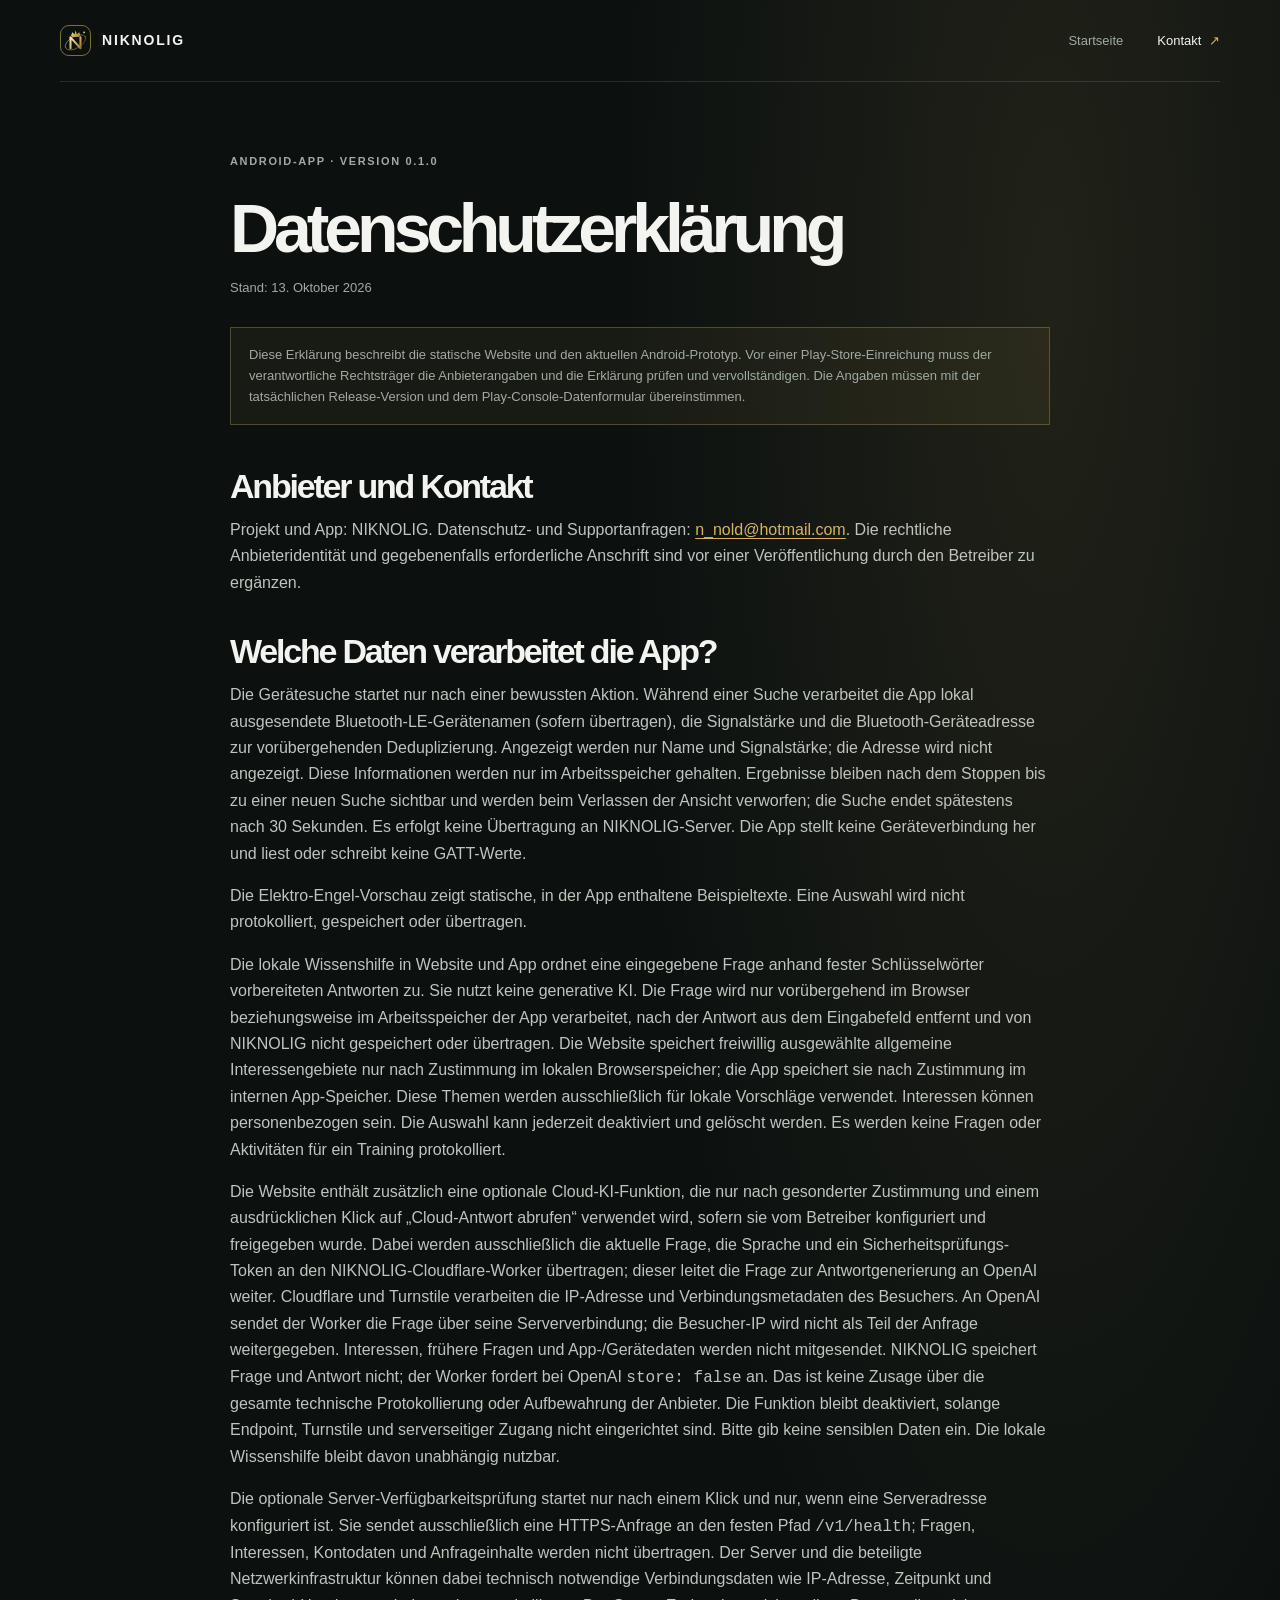
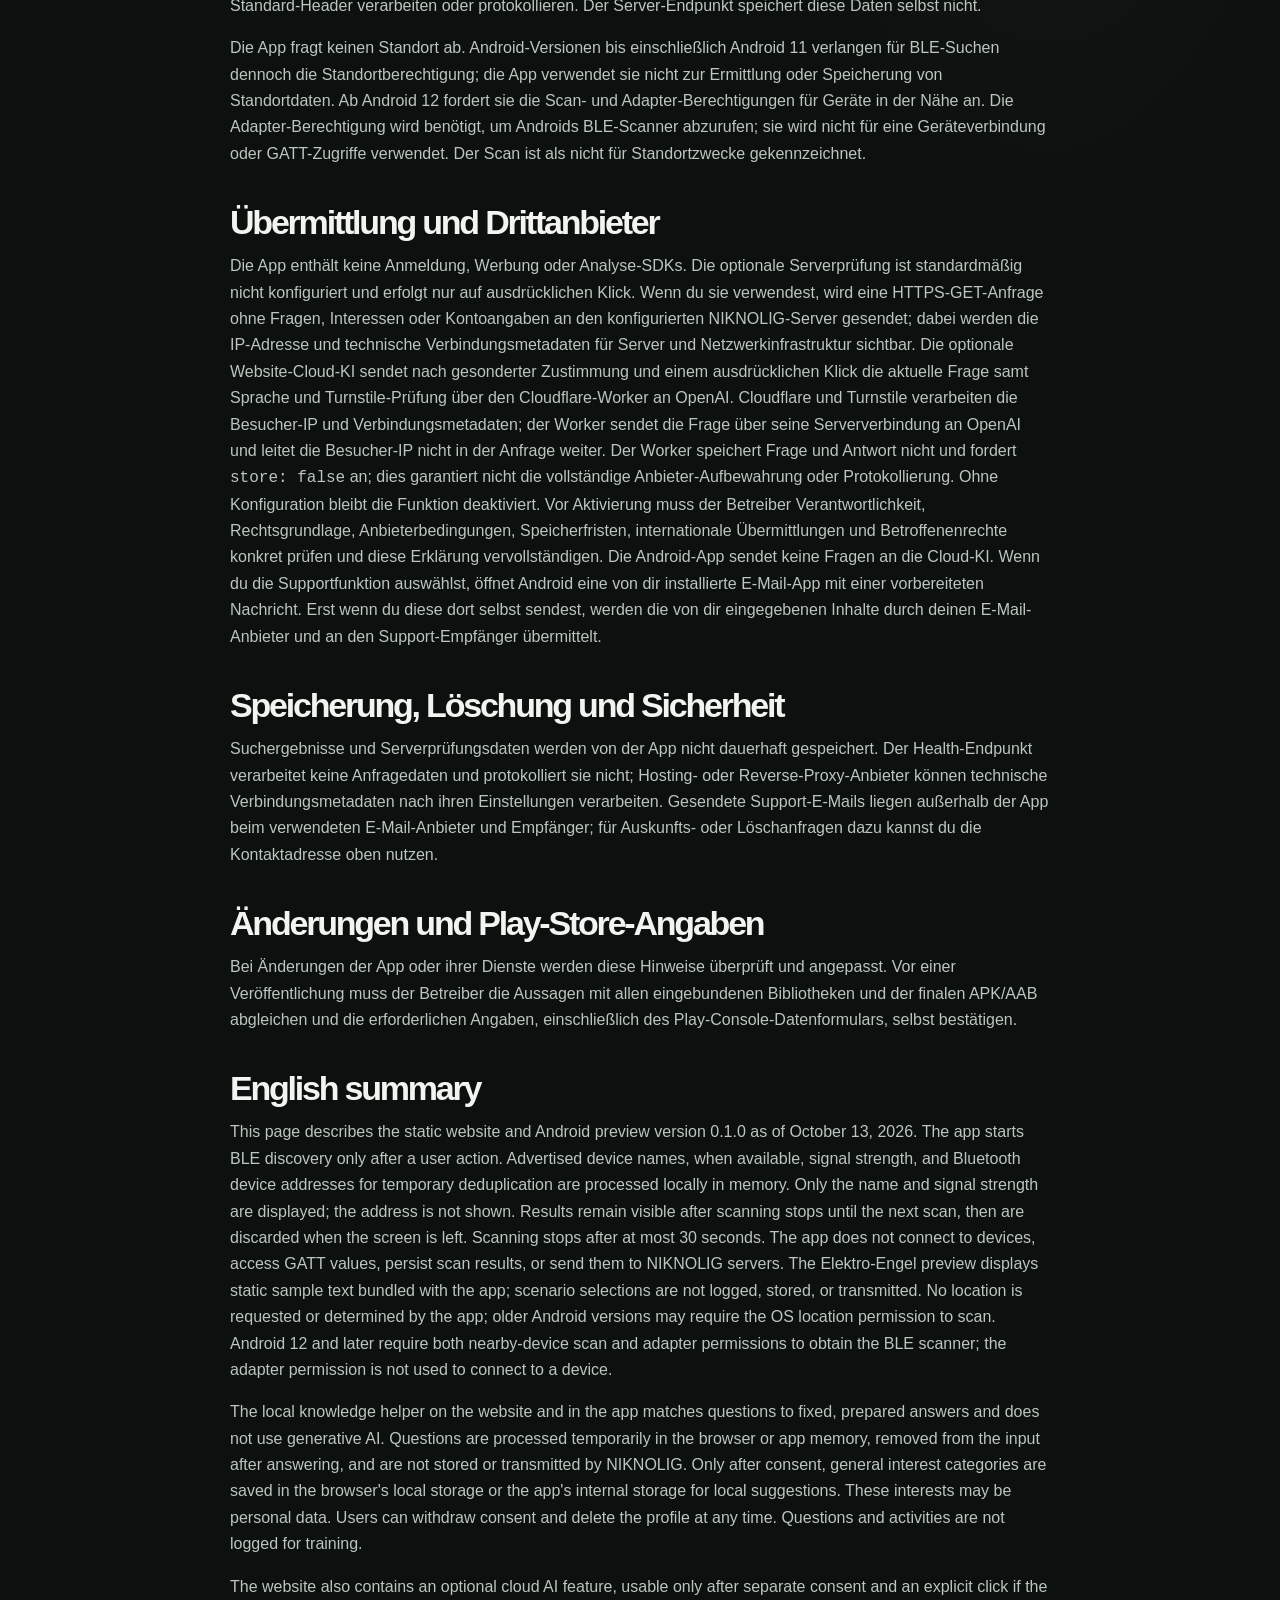
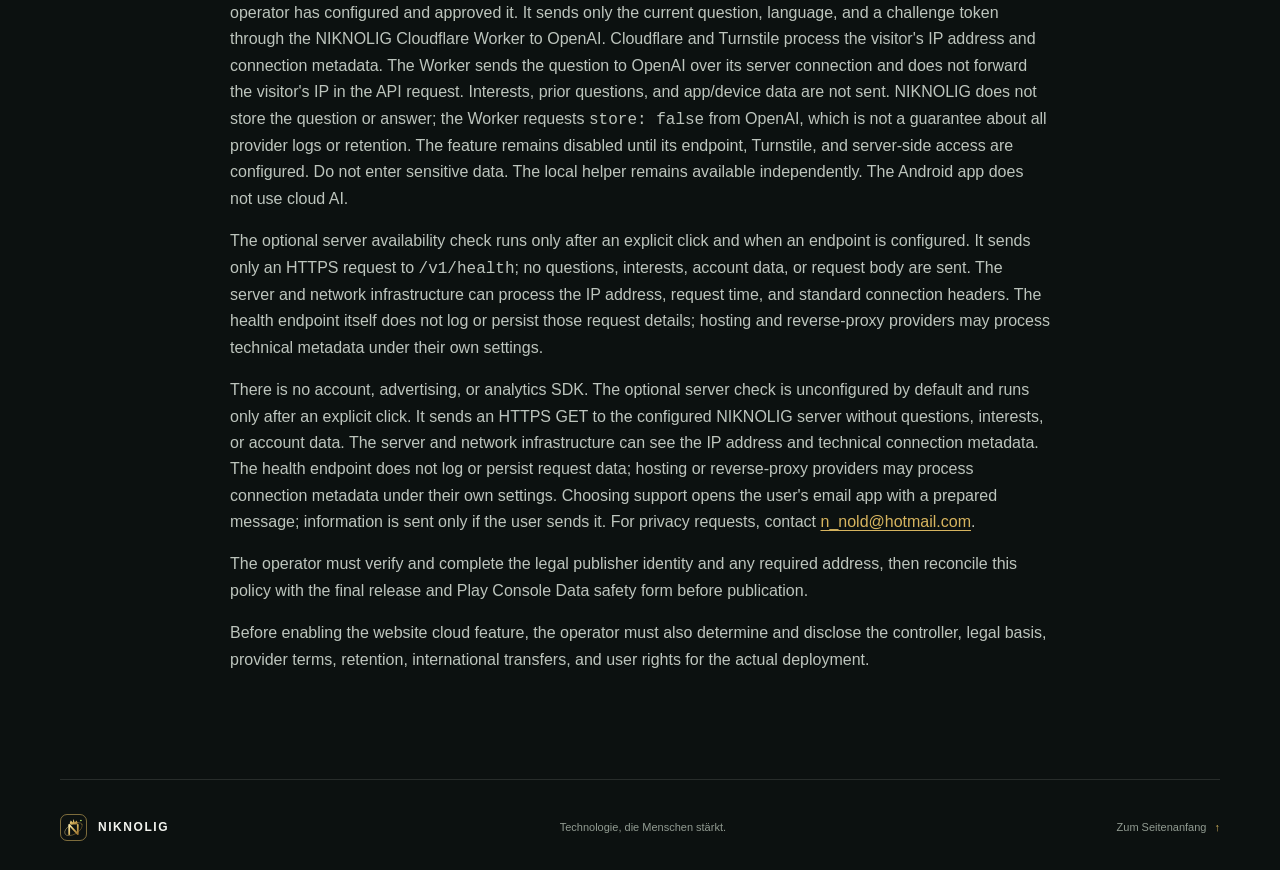
==== commit cc904ca9: "Clarify cloud AI IP data disclosures Co-authored-by: nikolausnold <339979236+nikolausnold@users.nore" ====
--- a/privacy.html
+++ b/privacy.html
@@ -38,14 +38,14 @@
             <p>Die Gerätesuche startet nur nach einer bewussten Aktion. Während einer Suche verarbeitet die App lokal ausgesendete Bluetooth-LE-Gerätenamen (sofern übertragen), die Signalstärke und die Bluetooth-Geräteadresse zur vorübergehenden Deduplizierung. Angezeigt werden nur Name und Signalstärke; die Adresse wird nicht angezeigt. Diese Informationen werden nur im Arbeitsspeicher gehalten. Ergebnisse bleiben nach dem Stoppen bis zu einer neuen Suche sichtbar und werden beim Verlassen der Ansicht verworfen; die Suche endet spätestens nach 30 Sekunden. Es erfolgt keine Übertragung an NIKNOLIG-Server. Die App stellt keine Geräteverbindung her und liest oder schreibt keine GATT-Werte.</p>
             <p>Die Elektro-Engel-Vorschau zeigt statische, in der App enthaltene Beispieltexte. Eine Auswahl wird nicht protokolliert, gespeichert oder übertragen.</p>
             <p>Die lokale Wissenshilfe in Website und App ordnet eine eingegebene Frage anhand fester Schlüsselwörter vorbereiteten Antworten zu. Sie nutzt keine generative KI. Die Frage wird nur vorübergehend im Browser beziehungsweise im Arbeitsspeicher der App verarbeitet, nach der Antwort aus dem Eingabefeld entfernt und von NIKNOLIG nicht gespeichert oder übertragen. Die Website speichert freiwillig ausgewählte allgemeine Interessengebiete nur nach Zustimmung im lokalen Browserspeicher; die App speichert sie nach Zustimmung im internen App-Speicher. Diese Themen werden ausschließlich für lokale Vorschläge verwendet. Interessen können personenbezogen sein. Die Auswahl kann jederzeit deaktiviert und gelöscht werden. Es werden keine Fragen oder Aktivitäten für ein Training protokolliert.</p>
-            <p>Die Website enthält zusätzlich eine optionale Cloud-KI-Funktion, die nur nach gesonderter Zustimmung und einem ausdrücklichen Klick auf „Cloud-Antwort abrufen“ verwendet wird, sofern sie vom Betreiber konfiguriert und freigegeben wurde. Dabei werden ausschließlich die aktuelle Frage, die Sprache und ein Sicherheitsprüfungs-Token an den NIKNOLIG-Cloudflare-Worker übertragen; dieser leitet die Frage zur Antwortgenerierung an OpenAI weiter. Cloudflare und OpenAI erhalten dabei technisch notwendigerweise die IP-Adresse und Verbindungsmetadaten. Interessen, frühere Fragen und App-/Gerätedaten werden nicht mitgesendet. NIKNOLIG speichert Frage und Antwort nicht; der Worker fordert bei OpenAI <code>store: false</code> an. Das ist keine Zusage über die gesamte technische Protokollierung oder Aufbewahrung der Anbieter. Die Funktion bleibt deaktiviert, solange Endpoint, Turnstile und serverseitiger Zugang nicht eingerichtet sind. Bitte gib keine sensiblen Daten ein. Die lokale Wissenshilfe bleibt davon unabhängig nutzbar.</p>
+            <p>Die Website enthält zusätzlich eine optionale Cloud-KI-Funktion, die nur nach gesonderter Zustimmung und einem ausdrücklichen Klick auf „Cloud-Antwort abrufen“ verwendet wird, sofern sie vom Betreiber konfiguriert und freigegeben wurde. Dabei werden ausschließlich die aktuelle Frage, die Sprache und ein Sicherheitsprüfungs-Token an den NIKNOLIG-Cloudflare-Worker übertragen; dieser leitet die Frage zur Antwortgenerierung an OpenAI weiter. Cloudflare und Turnstile verarbeiten die IP-Adresse und Verbindungsmetadaten des Besuchers. An OpenAI sendet der Worker die Frage über seine Serververbindung; die Besucher-IP wird nicht als Teil der Anfrage weitergegeben. Interessen, frühere Fragen und App-/Gerätedaten werden nicht mitgesendet. NIKNOLIG speichert Frage und Antwort nicht; der Worker fordert bei OpenAI <code>store: false</code> an. Das ist keine Zusage über die gesamte technische Protokollierung oder Aufbewahrung der Anbieter. Die Funktion bleibt deaktiviert, solange Endpoint, Turnstile und serverseitiger Zugang nicht eingerichtet sind. Bitte gib keine sensiblen Daten ein. Die lokale Wissenshilfe bleibt davon unabhängig nutzbar.</p>
             <p>Die optionale Server-Verfügbarkeitsprüfung startet nur nach einem Klick und nur, wenn eine Serveradresse konfiguriert ist. Sie sendet ausschließlich eine HTTPS-Anfrage an den festen Pfad <code>/v1/health</code>; Fragen, Interessen, Kontodaten und Anfrageinhalte werden nicht übertragen. Der Server und die beteiligte Netzwerkinfrastruktur können dabei technisch notwendige Verbindungsdaten wie IP-Adresse, Zeitpunkt und Standard-Header verarbeiten oder protokollieren. Der Server-Endpunkt speichert diese Daten selbst nicht.</p>
             <p>Die App fragt keinen Standort ab. Android-Versionen bis einschließlich Android 11 verlangen für BLE-Suchen dennoch die Standortberechtigung; die App verwendet sie nicht zur Ermittlung oder Speicherung von Standortdaten. Ab Android 12 fordert sie die Scan- und Adapter-Berechtigungen für Geräte in der Nähe an. Die Adapter-Berechtigung wird benötigt, um Androids BLE-Scanner abzurufen; sie wird nicht für eine Geräteverbindung oder GATT-Zugriffe verwendet. Der Scan ist als nicht für Standortzwecke gekennzeichnet.</p>
         </section>
 
         <section class="legal-section" aria-labelledby="uebermittlung">
             <h2 id="uebermittlung">Übermittlung und Drittanbieter</h2>
-            <p>Die App enthält keine Anmeldung, Werbung oder Analyse-SDKs. Die optionale Serverprüfung ist standardmäßig nicht konfiguriert und erfolgt nur auf ausdrücklichen Klick. Wenn du sie verwendest, wird eine HTTPS-GET-Anfrage ohne Fragen, Interessen oder Kontoangaben an den konfigurierten NIKNOLIG-Server gesendet; dabei werden die IP-Adresse und technische Verbindungsmetadaten für Server und Netzwerkinfrastruktur sichtbar. Die optionale Website-Cloud-KI sendet nach gesonderter Zustimmung und einem ausdrücklichen Klick die aktuelle Frage samt Sprache und Turnstile-Prüfung über den Cloudflare-Worker an OpenAI. Beide Anbieter erhalten technisch notwendige Verbindungsdaten einschließlich IP-Adresse. Der Worker speichert Frage und Antwort nicht und fordert <code>store: false</code> an; dies garantiert nicht die vollständige Anbieter-Aufbewahrung oder Protokollierung. Ohne Konfiguration bleibt die Funktion deaktiviert. Vor Aktivierung muss der Betreiber Verantwortlichkeit, Rechtsgrundlage, Anbieterbedingungen, Speicherfristen, internationale Übermittlungen und Betroffenenrechte konkret prüfen und diese Erklärung vervollständigen. Die Android-App sendet keine Fragen an die Cloud-KI. Wenn du die Supportfunktion auswählst, öffnet Android eine von dir installierte E-Mail-App mit einer vorbereiteten Nachricht. Erst wenn du diese dort selbst sendest, werden die von dir eingegebenen Inhalte durch deinen E-Mail-Anbieter und an den Support-Empfänger übermittelt.</p>
+            <p>Die App enthält keine Anmeldung, Werbung oder Analyse-SDKs. Die optionale Serverprüfung ist standardmäßig nicht konfiguriert und erfolgt nur auf ausdrücklichen Klick. Wenn du sie verwendest, wird eine HTTPS-GET-Anfrage ohne Fragen, Interessen oder Kontoangaben an den konfigurierten NIKNOLIG-Server gesendet; dabei werden die IP-Adresse und technische Verbindungsmetadaten für Server und Netzwerkinfrastruktur sichtbar. Die optionale Website-Cloud-KI sendet nach gesonderter Zustimmung und einem ausdrücklichen Klick die aktuelle Frage samt Sprache und Turnstile-Prüfung über den Cloudflare-Worker an OpenAI. Cloudflare und Turnstile verarbeiten die Besucher-IP und Verbindungsmetadaten; der Worker sendet die Frage über seine Serververbindung an OpenAI und leitet die Besucher-IP nicht in der Anfrage weiter. Der Worker speichert Frage und Antwort nicht und fordert <code>store: false</code> an; dies garantiert nicht die vollständige Anbieter-Aufbewahrung oder Protokollierung. Ohne Konfiguration bleibt die Funktion deaktiviert. Vor Aktivierung muss der Betreiber Verantwortlichkeit, Rechtsgrundlage, Anbieterbedingungen, Speicherfristen, internationale Übermittlungen und Betroffenenrechte konkret prüfen und diese Erklärung vervollständigen. Die Android-App sendet keine Fragen an die Cloud-KI. Wenn du die Supportfunktion auswählst, öffnet Android eine von dir installierte E-Mail-App mit einer vorbereiteten Nachricht. Erst wenn du diese dort selbst sendest, werden die von dir eingegebenen Inhalte durch deinen E-Mail-Anbieter und an den Support-Empfänger übermittelt.</p>
         </section>
 
         <section class="legal-section" aria-labelledby="speicherung">
@@ -62,7 +62,7 @@
             <h2 id="privacy-en">English summary</h2>
             <p>This page describes the static website and Android preview version 0.1.0 as of October 13, 2026. The app starts BLE discovery only after a user action. Advertised device names, when available, signal strength, and Bluetooth device addresses for temporary deduplication are processed locally in memory. Only the name and signal strength are displayed; the address is not shown. Results remain visible after scanning stops until the next scan, then are discarded when the screen is left. Scanning stops after at most 30 seconds. The app does not connect to devices, access GATT values, persist scan results, or send them to NIKNOLIG servers. The Elektro-Engel preview displays static sample text bundled with the app; scenario selections are not logged, stored, or transmitted. No location is requested or determined by the app; older Android versions may require the OS location permission to scan. Android 12 and later require both nearby-device scan and adapter permissions to obtain the BLE scanner; the adapter permission is not used to connect to a device.</p>
             <p>The local knowledge helper on the website and in the app matches questions to fixed, prepared answers and does not use generative AI. Questions are processed temporarily in the browser or app memory, removed from the input after answering, and are not stored or transmitted by NIKNOLIG. Only after consent, general interest categories are saved in the browser's local storage or the app's internal storage for local suggestions. These interests may be personal data. Users can withdraw consent and delete the profile at any time. Questions and activities are not logged for training.</p>
-            <p>The website also contains an optional cloud AI feature, usable only after separate consent and an explicit click if the operator has configured and approved it. It sends only the current question, language, and a challenge token through the NIKNOLIG Cloudflare Worker to OpenAI. Cloudflare and OpenAI necessarily receive the IP address and connection metadata. Interests, prior questions, and app/device data are not sent. NIKNOLIG does not store the question or answer; the Worker requests <code>store: false</code> from OpenAI, which is not a guarantee about all provider logs or retention. The feature remains disabled until its endpoint, Turnstile, and server-side access are configured. Do not enter sensitive data. The local helper remains available independently. The Android app does not use cloud AI.</p>
+            <p>The website also contains an optional cloud AI feature, usable only after separate consent and an explicit click if the operator has configured and approved it. It sends only the current question, language, and a challenge token through the NIKNOLIG Cloudflare Worker to OpenAI. Cloudflare and Turnstile process the visitor's IP address and connection metadata. The Worker sends the question to OpenAI over its server connection and does not forward the visitor's IP in the API request. Interests, prior questions, and app/device data are not sent. NIKNOLIG does not store the question or answer; the Worker requests <code>store: false</code> from OpenAI, which is not a guarantee about all provider logs or retention. The feature remains disabled until its endpoint, Turnstile, and server-side access are configured. Do not enter sensitive data. The local helper remains available independently. The Android app does not use cloud AI.</p>
             <p>The optional server availability check runs only after an explicit click and when an endpoint is configured. It sends only an HTTPS request to <code>/v1/health</code>; no questions, interests, account data, or request body are sent. The server and network infrastructure can process the IP address, request time, and standard connection headers. The health endpoint itself does not log or persist those request details; hosting and reverse-proxy providers may process technical metadata under their own settings.</p>
             <p>There is no account, advertising, or analytics SDK. The optional server check is unconfigured by default and runs only after an explicit click. It sends an HTTPS GET to the configured NIKNOLIG server without questions, interests, or account data. The server and network infrastructure can see the IP address and technical connection metadata. The health endpoint does not log or persist request data; hosting or reverse-proxy providers may process connection metadata under their own settings. Choosing support opens the user's email app with a prepared message; information is sent only if the user sends it. For privacy requests, contact <a class="legal-contact" href="mailto:n_nold@hotmail.com">n_nold@hotmail.com</a>.</p>
             <p>The operator must verify and complete the legal publisher identity and any required address, then reconcile this policy with the final release and Play Console Data safety form before publication.</p>
